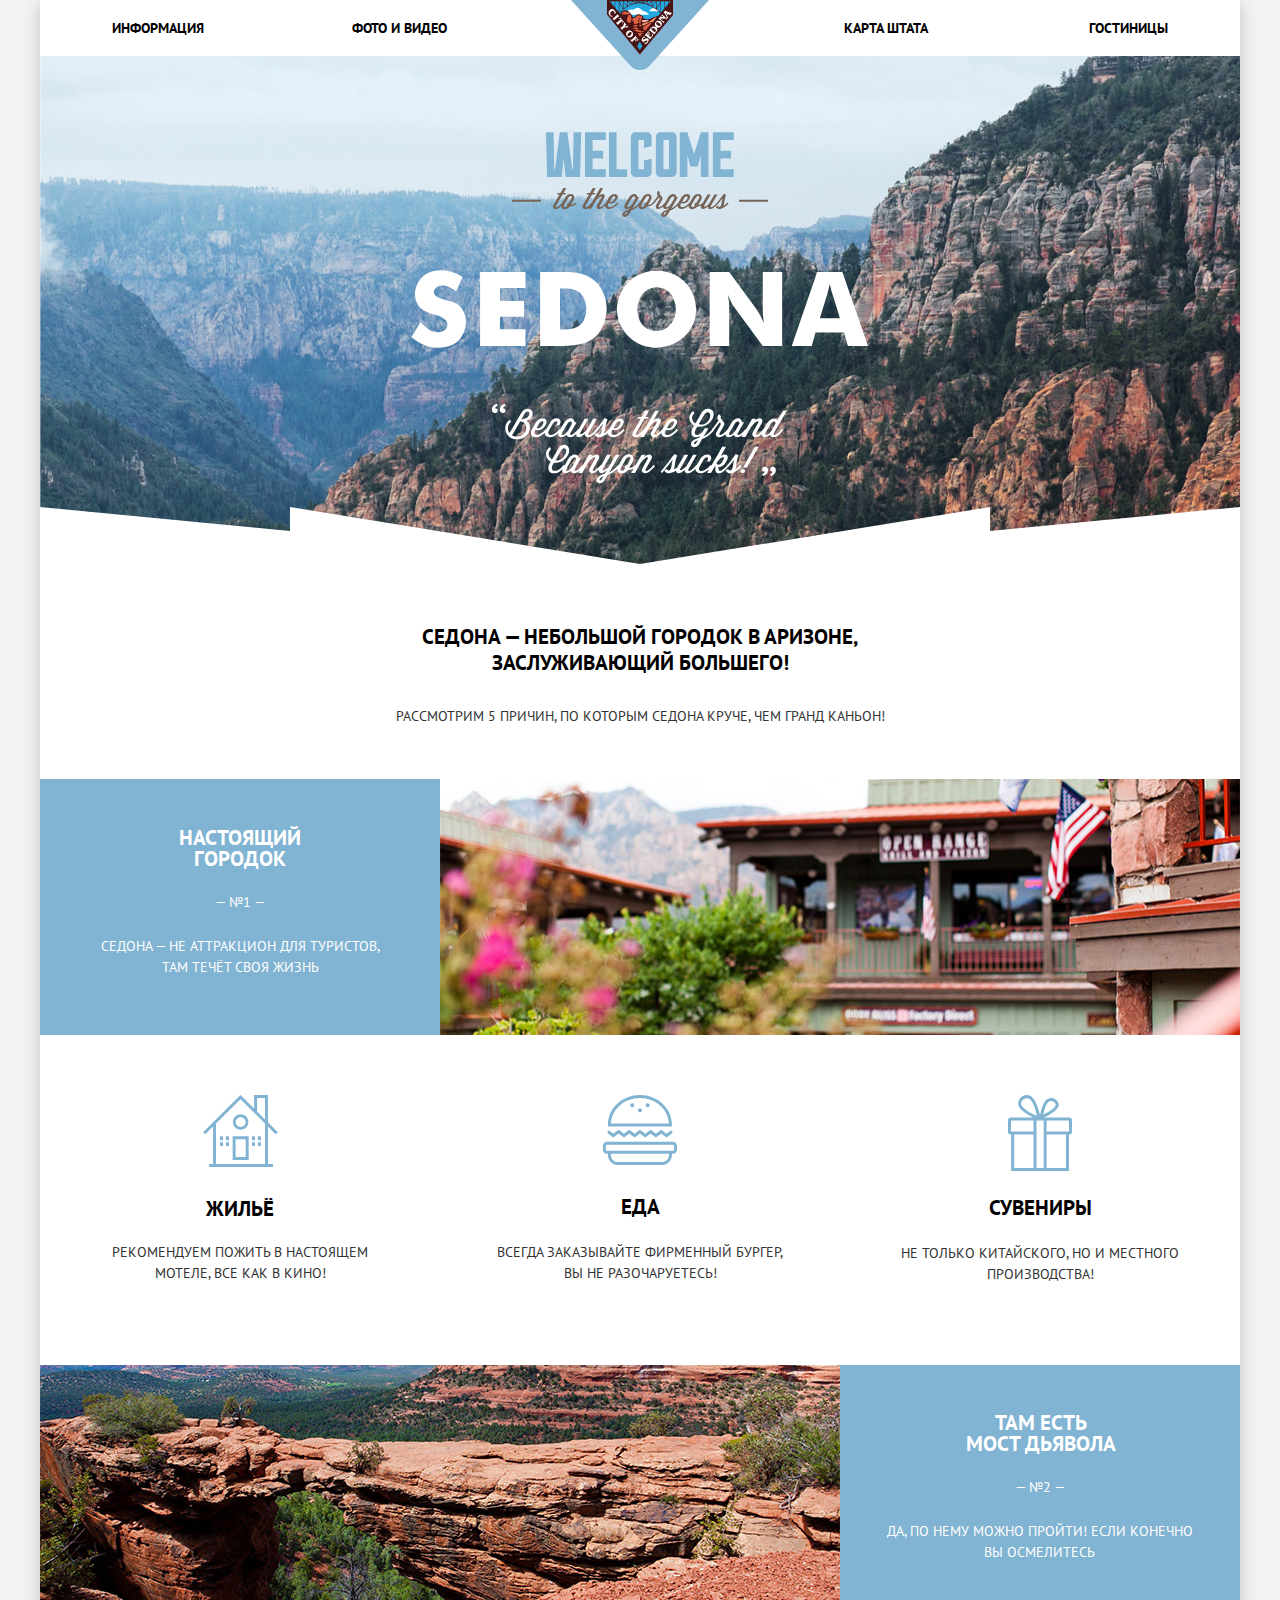
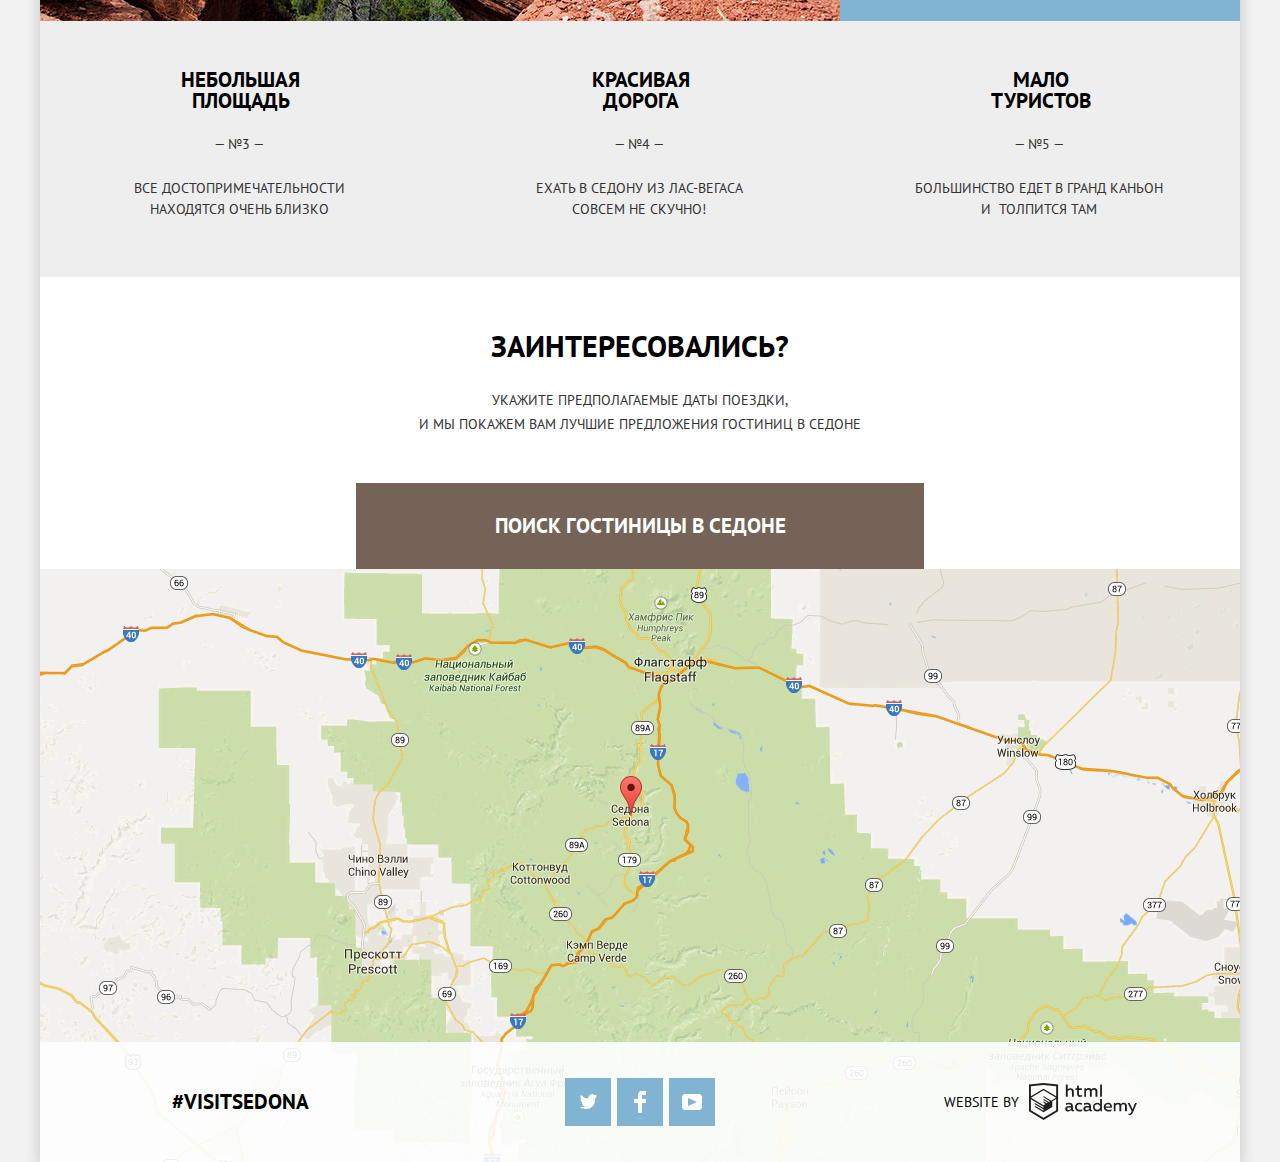
==== index.html @ bca2bac2 "./" ====
<!DOCTYPE html>
<html lang="ru">

<head>
  <meta charset="utf-8">
  <title>Sedona</title>
  <link href="https://fonts.googleapis.com/css?family=PT+Sans:400,700&amp;subset=cyrillic" rel="stylesheet">
  <link href="css/normalize-min.css" rel="stylesheet">
  <link href="css/style.css" rel="stylesheet">
</head>

<body>
  <div class="container">
    <header class="main-header">
      <nav class="main-navigation">
        <a class="main-header-logo">
          <img src="img/logo-sedona.svg" width="138" height="70"
            alt="Логотип городка Седона">
        </a>
        <ul class="site-navigation">
          <li><a href="#">Информация</a></li>
          <li><a href="#">Фото и видео</a></li>
          <li><a href="#">Карта штата</a></li>
          <li><a href="inner.html">Гостиницы</a></li>
        </ul>
      </nav>
    </header>
    <main>
      <div class="logo-s-intro">
        <img class="logo-s" src="img/intro-welcome.svg" width="458" height="352" alt="Welcome to Sedona">
      </div>
      <section class="prone-reasons">
        <p class="visually-hidden"> Причины поехать в Седону </p>
        <div class="intro-container">
          <p class="intro">Седона — небольшой городок в Аризоне, заслуживающий большего!</p>
          <p class="reasons-for">Рассмотрим 5 причин, по которым Седона круче, чем Гранд Каньон!</p>
        </div>
        <div class="reasons-unit">
          <div class="reasons-legend">
            <h3 class="reasons-title reason-1">
              Настоящий городок
            </h3>
            <p class="reasons-text text-1">— №1 —</p>
            <p class="reasons-text text-1">Седона — не аттракцион для туристов, там течёт своя жизнь</p>
          </div>
          <div class="reasons-image">
            <img src="img/cafe.jpg" width="800" height="400" alt="Фото пейзажа Седоны">
          </div>
        </div>
        <ul class="reasons-list">
          <li class="reasons-list-item">
            <svg xmlns="http://www.w3.org/2000/svg" width="75" height="72" viewBox="0 0 75 72"><g fill="#81B3D2"><path d="M29.656 65.033h16V41.21h-16v23.823zm2.937-20.899h10.125V62.11H32.593V44.134z"/><path d="M72.771 39.253l2.076-2.068-9.908-9.865V0H51.127v13.567L37.5 0 .152 37.185l2.077 2.068 7.832-7.795v37.618H6.124V72h63.875v-2.924H64.94V31.458l7.831 7.795zM62.002 69.076H12.999V28.534L37.5 4.149l24.502 24.385v40.542zm0-44.682l-7.938-7.902V2.924h7.938v21.47z"/><path d="M29.906 27.08c0 4.261 3.47 7.713 7.75 7.713 4.279 0 7.75-3.452 7.75-7.713 0-4.259-3.471-7.713-7.75-7.713-4.281 0-7.75 3.454-7.75 7.713zm7.75-4.945c2.744 0 4.969 2.214 4.969 4.945 0 2.732-2.225 4.948-4.969 4.948-2.746 0-4.97-2.216-4.97-4.948 0-2.731 2.225-4.945 4.97-4.945zM17.061 41.21h3v3.919h-3zM22.999 41.21h3v3.919h-3zM17.061 47.182h3v3.919h-3zM22.999 47.182h3v3.919h-3zM48.998 41.21h3v3.919h-3zM54.936 41.21h3v3.919h-3zM48.998 47.182h3v3.919h-3zM54.936 47.182h3v3.919h-3z"/></g></svg>
            <h3 class="reasons-title">
              Жильё
            </h3>
            <p class="reasons-text-list"> Рекомендуем пожить в настоящем мотеле, все как в кино! </p>
          </li>
          <li class="reasons-list-item">
            <svg xmlns="http://www.w3.org/2000/svg" width="74" height="70" viewBox="0 0 74 70">
              <g fill="#81B3D2">
                <path d="M69.854 46.71H4.051c-2.274 0-4.135 1.94-4.135 4.313v3.504c0 2.372 1.861 4.313 4.135 4.313h.93v1.053c0 5.536 4.341 10.065 9.648 10.065h44.646c5.306 0 9.648-4.529 9.648-10.065V58.84h.93c2.274 0 4.135-1.941 4.135-4.313v-3.504c0-2.373-1.86-4.313-4.134-4.313zm-3.848 13.184c0 3.871-3.019 7.021-6.73 7.021H14.629c-3.711 0-6.731-3.15-6.731-7.021v-1.053h58.107v1.053zm5.065-5.367c0 .688-.558 1.271-1.218 1.271H4.051c-.66 0-1.217-.582-1.217-1.271v-3.504c0-.688.558-1.271 1.217-1.271h65.802c.66 0 1.218.582 1.218 1.271v3.504zM15.634 38.406l5.323 4.059 5.326-4.059 5.328 4.059 5.328-4.059 5.328 4.059 5.329-4.059 5.327 4.059 5.33-4.06 5.336 4.059 6.194-4.712-1.72-2.459-4.474 3.403-5.336-4.057-5.33 4.056-5.327-4.057-5.329 4.057-5.328-4.057-5.328 4.057-5.328-4.057-5.325 4.057-5.323-4.057-5.327 4.057-4.467-3.401-1.721 2.457 6.188 4.714zM7.978 31.544H68.855c.041-.619.069-1.241.069-1.87 0-.394-.016-.783-.032-1.173C68.227 12.657 54.186 0 36.952 0 19.719 0 5.677 12.657 5.013 28.501c-.017.39-.032.78-.032 1.173 0 .629.028 1.251.07 1.87h2.927zM36.952 3.043c15.591 0 28.35 11.316 29.021 25.458H7.931c.673-14.142 13.43-25.458 29.021-25.458z"/>
                <ellipse cx="36.952" cy="15.26" rx="1.945" ry="2.03"/>
                <ellipse cx="29.172" cy="10.23" rx="1.946" ry="2.03"/>
                <ellipse cx="44.732" cy="10.23" rx="1.946" ry="2.03"/>
              </g>
            </svg>
            <h3 class="reasons-title">
              Еда
            </h3>
            <p class="reasons-text"> Всегда заказывайте фирменный бургер, вы не разочаруетесь! </p>
          </li>
          <li class="reasons-list-item">
            <svg xmlns="http://www.w3.org/2000/svg" width="64" height="76" viewBox="0 0 64 76">
              <path fill-rule="evenodd" clip-rule="evenodd" fill="#81B3D2" d="M61.097 22.501H36.312C50.125 15.602 51.229 11.25 50.72 8.816c-1.162-3.963-5.692-7.023-10.002-5.407-5.569 2.089-7.137 10.388-8.644 16.387-1.924-6.07-3.784-13.814-8.136-17.737C22.677.921 20.843-.205 18.175.031c-4.026.356-9.802 5.382-7.458 10.981 2.251 5.378 9.687 8.777 14.578 11.489H2.879A2.882 2.882 0 0 0 0 25.37v11.322a2.882 2.882 0 0 0 2.879 2.869h.274V76h57.841V39.561h.103a2.882 2.882 0 0 0 2.88-2.869V25.37a2.882 2.882 0 0 0-2.88-2.869zM42.413 5.944c2.103-.31 4.982 1.299 5.255 3.209.393 2.756-3.4 5.255-5.086 6.421-2.523 1.744-4.928 2.643-7.287 4.055.884-3.69 2.549-13.011 7.118-13.685zm-22.882 9.968c-2.225-1.485-6.544-4.431-6.44-7.771.112-3.595 5.743-6.57 8.814-3.886 3.856 3.371 5.713 11.105 7.119 16.557-3.249-1.539-6.328-2.788-9.493-4.9zm5.972 57.114H6.136V39.561h19.368v33.465zm0-36.502H3.046V25.538h22.457v10.986zm10.157 0v36.503h-7.174V25.538h7.174v10.986zm22.351 36.502H38.644V39.561h19.367v33.465zm2.92-36.502H38.644V25.538h22.287v10.986z"/>
            </svg>
            <h3 class="reasons-title">
              Сувениры
            </h3>
            <p class="reasons-text"> Не только китайского, но и местного производства! </p>
          </li>
        </ul>
        <div class="reasons-unit reason-unit-2">
          <div class="reasons-legend">
            <h3 class="reasons-title reason-2">
              Там есть<br>
              мост дьявола
            </h3>
            <p class="reasons-text text-2">— №2 —</p>
            <p class="reasons-text text-2"> Да, по нему можно пройти! Если конечно вы осмелитесь </p>
          </div>
          <div class="reasons-image">
            <img src="img/bridge.jpg" width="800" height="400" alt="Фото моста дьявола">
          </div>
        </div>
        <div class="reasons-unit-2">
          <div class="reasons-block">
            <h3 class="reasons-title">
            Небольшая площадь
            </h3>
            <p class="reasons-text">— №3 —</p>
            <p class="reasons-text"> Все достопримечательности находятся очень близко </p>
          </div>
          <div class="reasons-block">
            <h3 class="reasons-title">
              Красивая дорога
            </h3>
            <p class="reasons-text">— №4 —</p>
            <p class="reasons-text"> Ехать в Седону из Лас-Вегаса совсем не скучно! </p>
          </div>
          <div class="reasons-block">
            <h3 class="reasons-title">
              Мало туристов
            </h3>
            <p class="reasons-text">— №5 —</p>
            <p class="reasons-text"> Большинство едет в Гранд Каньон и&nbsp; толпится там </p>
          </div>
        </div>
      </section>
      <section class="search-title">
        <div class="search-container">
          <div class="search-wrapper">
            <h2 class="search-title-vacation">
              Заинтересовались?
            </h2>
            <p class="search-title-text"> Укажите предполагаемые даты поездки,<br> и мы покажем вам лучшие предложения гостиниц в Седоне
            </p>
          </div>
          <button class="search-for-hotel" type="button">
            Поиск гостиницы в Седоне
          </button>
        </div>
        <form class="search-form" action="https://echo.htmlacademy.ru" method="post">
          <p class="search-item">
            <label for="arrival">Дата заезда:</label>
            <input class="search-item-text" type="text" name="date-of-arrival" id="arrival" placeholder="24 апреля 2017">
            <button type="button" class="search-calendar" aria-label="Календарь">
              <svg xmlns="http://www.w3.org/2000/svg" width="21" height="22" viewBox="0 0 21 22">
                <path d="M19.251 2.025h-2.845V.648c0-.381-.294-.689-.656-.689-.363 0-.656.308-.656.689v1.377h-3.938V.648c0-.381-.294-.689-.655-.689-.363 0-.657.308-.657.689v1.377H5.906V.648c0-.381-.294-.689-.656-.689-.363 0-.657.308-.657.689v1.377H1.75C.784 2.025 0 2.847 0 3.862v16.302C0 21.179.784 22 1.75 22h17.501c.966 0 1.749-.821 1.749-1.836V3.862c0-1.015-.783-1.837-1.749-1.837zm.437 18.139a.448.448 0 0 1-.437.459H1.75a.45.45 0 0 1-.438-.459V3.862a.45.45 0 0 1 .438-.459h2.844v1.378c0 .381.294.689.657.689.362 0 .656-.308.656-.689V3.403h3.938v1.378c0 .381.294.689.657.689.361 0 .655-.308.655-.689V3.403h3.938v1.378c0 .381.293.689.656.689.362 0 .656-.308.656-.689V3.403h2.845c.241 0 .437.206.437.459v16.302z"/>
                <path d="M4.594 8.225h2.625v2.066H4.594zM4.594 11.668h2.625v2.067H4.594zM4.594 15.112h2.625v2.066H4.594zM9.188 15.112h2.625v2.066H9.188zM9.188 11.668h2.625v2.067H9.188zM9.188 8.225h2.625v2.066H9.188zM13.781 15.112h2.625v2.066h-2.625zM13.781 11.668h2.625v2.067h-2.625zM13.781 8.225h2.625v2.066h-2.625z"/>
              </svg>
            </button>
          </p>
          <p class="search-item">
            <label for="departure">Дата выезда:</label>
            <input class="search-item-text" type="text" name="date-of-departure" id="departure" placeholder="4 июля 2017">
            <button type="button" class="search-calendar" aria-label="Календарь">
              <svg xmlns="http://www.w3.org/2000/svg" width="21" height="22" viewBox="0 0 21 22">
                <path d="M19.251 2.025h-2.845V.648c0-.381-.294-.689-.656-.689-.363 0-.656.308-.656.689v1.377h-3.938V.648c0-.381-.294-.689-.655-.689-.363 0-.657.308-.657.689v1.377H5.906V.648c0-.381-.294-.689-.656-.689-.363 0-.657.308-.657.689v1.377H1.75C.784 2.025 0 2.847 0 3.862v16.302C0 21.179.784 22 1.75 22h17.501c.966 0 1.749-.821 1.749-1.836V3.862c0-1.015-.783-1.837-1.749-1.837zm.437 18.139a.448.448 0 0 1-.437.459H1.75a.45.45 0 0 1-.438-.459V3.862a.45.45 0 0 1 .438-.459h2.844v1.378c0 .381.294.689.657.689.362 0 .656-.308.656-.689V3.403h3.938v1.378c0 .381.294.689.657.689.361 0 .655-.308.655-.689V3.403h3.938v1.378c0 .381.293.689.656.689.362 0 .656-.308.656-.689V3.403h2.845c.241 0 .437.206.437.459v16.302z"/>
                <path d="M4.594 8.225h2.625v2.066H4.594zM4.594 11.668h2.625v2.067H4.594zM4.594 15.112h2.625v2.066H4.594zM9.188 15.112h2.625v2.066H9.188zM9.188 11.668h2.625v2.067H9.188zM9.188 8.225h2.625v2.066H9.188zM13.781 15.112h2.625v2.066h-2.625zM13.781 11.668h2.625v2.067h-2.625zM13.781 8.225h2.625v2.066h-2.625z"/>
              </svg>
            </button>
          </p>
          <p class="search-item">
            <label for="adults">Взрослые:</label>
            <button class="minus m-adults" type="button" aria-label="Уменьшить">-</button>
            <input class="search-item-text" type="text" name="adults" id="adults" placeholder="2">
            <button class="plus p-adults" type="button" aria-label="Увеличить">+</button>
            <label for="kids">Дети:</label>
            <button class="minus m-kids" type="button" aria-label="Уменьшить">-</button>
            <input class="search-item-text" type="text" name="children" id="kids" placeholder="0">
            <button class="plus p-kids" type="button" aria-label="Увеличить">+</button>
          </p>
          <button class="find-results" type="submit">Найти</button>
        </form>
        <div class="map">
          <img src="img/mapp.png" width="1280" height="748" alt="Местоположение Седоны на карте">
          <div class="map-interactive">
            <iframe src="https://www.google.com/maps/embed?pb=!1m18!1m12!1m3!1d850342.983203169!2d-112.33919117556299!3d34.93503425323034!2m3!1f0!2f0!3f0!3m2!1i1024!2i768!4f13.1!3m3!1m2!1s0x872da132f942b00d%3A0x5548c523fa6c8efd!2z0KHQtdC00L7QvdCwLCDQkNGA0LjQt9C-0L3QsCA4NjMzNiwg0KHQqNCQ!5e0!3m2!1sru!2sru!4v1536217643393" width="1200" height="594"  allowfullscreen></iframe>
          </div>
        </div>
      </section>
    </main>
    <footer class="main-footer main-footer-index">
      <p class="hashtag"> #VisitSedona </p>
      <div class="footer-social">
        <ul>
          <li>
            <a class="social-button" href="#">
              <span class="visually-hidden">Вконтакте</span>
              <svg xmlns="http://www.w3.org/2000/svg" xmlns:xlink="http://www.w3.org/1999/xlink" width="17" height="15" viewBox="0 0 17 15"><path fill="#FFF" d="M10.95.144c1.685-.496 2.984.27 3.577 1.179.673-.231 1.331-.481 2.011-.708a2.345 2.345 0 0 1-.857 1.768c.685.17 1.304-.491 1.304-.491-.169 1-1.006 1.788-1.563 2.024-.231 6.75-3.175 11.217-10.077 11.082h-.446c-.41 0-4.164-.46-4.898-1.887 2.271.196 3.893-.422 4.693-1.177-.96-.3-2.679-.477-2.979-2.95.349.106.564.228 1.19.119C1.705 8.247.374 7.53.448 5.33c.285.328 1.067.536 1.34.472C1.085 5.561-.182 2.442.894.85c1.818 1.854 3.735 3.606 7.152 3.773C8.254 2.33 9.183.793 10.95.144z"/></svg>
            </a>
          </li>
          <li>
            <a class="social-button" href="#">
              <span class="visually-hidden">Фейсбук</span>
              <svg xmlns="http://www.w3.org/2000/svg" width="12" height="22" viewBox="0 0 12 22"><path fill="#FFF" d="M12 4V0H8a4 4 0 0 0-4 4v4H0v4h4v10h4V12h4V8H8V4h4z"/></svg>
            </a>
          </li>
          <li>
            <a class="social-button" href="#">
              <span class="visually-hidden">Инстаграм</span>
              <svg xmlns="http://www.w3.org/2000/svg" xmlns:xlink="http://www.w3.org/1999/xlink" width="20" height="16" viewBox="0 0 20 16"><path fill="#FFF" d="M17 0H3C1.35 0 0 1.35 0 3v10c0 1.65 1.35 3 3 3h14c1.65 0 3-1.35 3-3V3c0-1.65-1.35-3-3-3zM6.027 11.998V4.002L15.014 8l-8.987 3.998z"/></svg>
            </a>
          </li>
        </ul>
      </div>
      <p class="footer-copyright">
        <b>Website by</b>
        <a class="logo-a" href="https://htmlacademy.ru/intensive/htmlcss">
          <svg id="Layer_1" data-name="Layer 1" xmlns="http://www.w3.org/2000/svg" width="108" height="37" viewBox="0 0 108.08 36.85"><title>HTML Академия логотип</title><path d="M44.61,26.88a2,2,0,0,0,.55-0.1v1.33a3.25,3.25,0,0,1-1.18.21,1.67,1.67,0,0,1-1.67-1,4.84,4.84,0,0,1-3.14,1.08c-1.51,0-2.91-.83-2.91-2.55,0-2.13,2-2.79,3.71-2.79a11.08,11.08,0,0,1,2.17.25v-0.3c0-1-.76-1.77-2.19-1.77a7.42,7.42,0,0,0-3,.64v-1.7a10.21,10.21,0,0,1,3.19-.55c2.36,0,3.81,1.12,3.81,3.65v3a0.54,0.54,0,0,0,.49.59h0.17Zm-6.44-1.13A1.35,1.35,0,0,0,39.63,27h0.11a3.39,3.39,0,0,0,2.41-1V24.58a9.72,9.72,0,0,0-1.81-.21c-1,0-2.16.33-2.16,1.38h0Zm12.36-6.11a5,5,0,0,1,2.57.64V22a4.08,4.08,0,0,0-2.3-.7,2.75,2.75,0,1,0,0,5.49,5,5,0,0,0,2.43-.64v1.71a6.27,6.27,0,0,1-2.76.57A4.21,4.21,0,0,1,46,24.51q0-.21,0-0.41a4.32,4.32,0,0,1,4.18-4.46h0.38Zm12.17,7.24a2,2,0,0,0,.55-0.1v1.33a3.25,3.25,0,0,1-1.18.21,1.67,1.67,0,0,1-1.67-1,4.84,4.84,0,0,1-3.14,1.08c-1.51,0-2.91-.83-2.91-2.55,0-2.13,2-2.79,3.71-2.79a11.08,11.08,0,0,1,2.17.25v-0.3c0-1-.76-1.77-2.19-1.77a7.42,7.42,0,0,0-3,.64v-1.7a10.21,10.21,0,0,1,3.19-.55c2.36,0,3.81,1.12,3.81,3.65v3a0.54,0.54,0,0,0,.49.59h0.17Zm-6.44-1.13A1.35,1.35,0,0,0,57.73,27h0.11a3.39,3.39,0,0,0,2.41-1V24.58a9.72,9.72,0,0,0-1.81-.21c-1.06,0-2.16.33-2.16,1.38h0ZM73,16V28.2H71.35V26.88a3.88,3.88,0,0,1-3.19,1.54,4.4,4.4,0,0,1,0-8.78,3.81,3.81,0,0,1,3,1.3V16H73Zm-4.53,5.22a2.76,2.76,0,1,0,0,5.52A2.86,2.86,0,0,0,71.15,25V23A2.91,2.91,0,0,0,68.49,21.27ZM79,19.64c3.31,0,4.46,2.68,3.92,5.09H76.7c0.21,1.5,1.67,2.11,3.19,2.11a6.11,6.11,0,0,0,2.64-.59v1.6a7.14,7.14,0,0,1-3,.57C77,28.42,74.78,27,74.78,24a4.18,4.18,0,0,1,4-4.39H79Zm0.09,1.54a2.28,2.28,0,0,0-2.44,2.1v0.06H81.3A2,2,0,0,0,79.13,21.18Zm5.73,7V19.87h1.65v1a3.81,3.81,0,0,1,2.78-1.27A2.86,2.86,0,0,1,91.89,21a4.12,4.12,0,0,1,2.91-1.33A3.06,3.06,0,0,1,98,23V28.2h-1.9V23.05a1.59,1.59,0,0,0-1.42-1.75H94.42a2.8,2.8,0,0,0-2.07,1.12V28.2h-1.9V23.05A1.59,1.59,0,0,0,89,21.31H88.8a3,3,0,0,0-2.21,1.29v5.63H84.86Zm21.31-8.33h1.9l-3.91,9.46c-0.9,2.17-2.09,2.86-3.35,2.86a4.76,4.76,0,0,1-1.1-.14V30.46a2.86,2.86,0,0,0,.85.12c0.9,0,1.58-.64,2.07-1.9l0.17-.42-4-8.4h2l2.86,6.29ZM38.73,1.46V6.22a3.81,3.81,0,0,1,2.7-1.14,3.25,3.25,0,0,1,3.44,3.4v5.15H43V8.72a1.81,1.81,0,0,0-1.61-2h-0.3a2.93,2.93,0,0,0-2.32,1.39v5.52h-1.9V1.46h1.9ZM49.94,2.31v3h3V6.91h-3v3.81c0,1.1.5,1.46,1.58,1.46a4.49,4.49,0,0,0,1.69-.33v1.6A6.8,6.8,0,0,1,51,13.8a2.55,2.55,0,0,1-2.86-2.74V6.89H46.58V5.26h1.5V2.74Zm5.4,11.31V5.28H57v1A3.81,3.81,0,0,1,59.77,5a2.86,2.86,0,0,1,2.6,1.33A4.12,4.12,0,0,1,65.28,5,3.06,3.06,0,0,1,68.44,8.4v5.21h-1.9V8.46a1.59,1.59,0,0,0-1.42-1.75H64.89a2.8,2.8,0,0,0-2.07,1.12v5.78h-1.9V8.46A1.59,1.59,0,0,0,59.5,6.71H59.27A3,3,0,0,0,57.06,8v5.63H55.34ZM71.17,1.45H73V13.6H71.17V1.45ZM14.71,0H14.55L0,1.54V28.21l14.55,8.66,14.55-8.66V1.54Zm12.5,27.1L14.55,34.64,1.9,27.12V16.18l12.59,7.5V25L5.86,19.9v1.31l8.68,5.21v1.39L5.87,22.65V24l8.68,5.21,8.75-5.24V18.31L27.2,16V27.12Zm0-12.53-3.48,2-1.6,1L14.51,13v1.31L21,18.23H21l-0.14.09-1,.54-5.37-3.2V17l4.24,2.52-1,.67-3.2-1.9v1.31l2.1,1.24L14.5,22.1,2,14.65,14.51,7.11Zm0-1.32L14.49,5.76,1.91,13.25v-10L14.56,1.92,27.21,3.25v10h0Z" transform="translate(0 -0.02)" fill="#231f20"/></svg>
        </a>
      </p>
    </footer>
  </div>
  <script src="js/form-min.js"></script>
</body>

</html>
---- css/style.css ----
body {
  margin: 0;
  padding: 0;
  font-family: "PT Sans", Arial, sans-serif;
  font-size: 14px;
  line-height: 21px;
  font-weight: 400;
  color: #333333;
  text-transform: uppercase;
  background-color: #f2f2f2;
  min-width: 1200px;
}

a {
  text-decoration: none;
}

.visually-hidden {
  display: none;
}

.container {
  width: 1200px;
  margin: 0 auto;
  position: relative;
  box-shadow: 0 5px 15px 0 rgba(0, 1, 1, 0.2);
}

.main-navigation {
  font-size: 14px;
  line-height: 26px;
  font-weight: 700;
  color: #000000;
  background-color: #ffffff;
  position: relative;
}

.main-header-logo {
  width: 138px;
  height: 70px;
  position: absolute;
  z-index: 6;
  top: 0;
  left: 50%;
  transform: translateX(-50%);
}

.site-navigation {
  list-style: none;
  margin: 0;
  padding: 0;
  padding-top: 13px;
  padding-bottom: 15px;
  display: flex;
  flex-wrap: wrap;
  line-height: 26px;
}

.site-navigation li {
  width: 240px;
  box-sizing: border-box;
}

.site-navigation li:first-child {
  margin-left: 72px;
  text-align: left;
}

.site-navigation li:nth-child(2) {
  text-align: left;
}

.site-navigation li:nth-child(3) {
  text-align: right;
  margin-left: auto;
}

.site-navigation li:last-child {
  margin-right: 72px;
  text-align: right;
}

.site-navigation a {
  vertical-align: middle;
  color: #000000;
}

.site-navigation a:hover, .site-navigation a:focus {
  color: #81b3d2;
}

.site-navigation a:active {
  color: rgba(0, 0, 0, 0.3);
}

.site-navigation-current a {
  color: #766357;
}

.logo-s-intro {
  position: relative;
  padding-top: 76px;
  background-color: #9e7f76;
  background-image: url("../img/maun.jpg");
  background-position: 100% 28%;
  background-repeat: no-repeat;
}

.logo-s-intro::after {
  content: "";
  position: absolute;
  width: 100%;
  height: 57px;
  z-index: 5;
  background-image: url("../img/intro-mask.svg");
  background-position: 100% 100%;
  background-repeat: no-repeat;
  bottom: 0;
}

.logo-s {
  width: 458px;
  height: 352px;
  display: block;
  margin: 0 auto;
  padding-bottom: 80px;
}

.intro-container {
  background-color: #ffffff;
  padding: 50px 298px;
}

.intro {
  font-size: 21px;
  line-height: 26px;
  font-weight: 700;
  color: #000000;
  text-align: center;
  margin: 0;
  margin-top: 10px;
  margin-bottom: 27px;
}

.reasons-for {
  font-size: 14px;
  line-height: 26px;
  color: #333333;
  text-align: center;
  margin: 0;
}

.reasons-unit {
  display: flex;
  min-height: 256px;
  color: #ffffff;
  background-color: #81b3d2;
  text-align: center;
}

.reason-unit-2 {
  flex-direction: row-reverse;
}

.reasons-legend {
  width: 400px;
  background-color: #81b3d2;
}

.reasons-legend h3 {
  font-size: 21px;
  line-height: 21px;
  font-weight: 700;
  color: #ffffff;
}

.reason-1 {
  width: 142px;
  margin: 0;
  padding: 0 129px;
  padding-top: 48px;
}

.text-1 {
  width: 284px;
  margin: 0;
  margin-top: 23px;
  padding: 0 58px;
}

.reasons-image {
  width: 800px;
  overflow: hidden;
  position: relative;
}

.reasons-image img {
  position: absolute;
  top: 53%;
  left: 0;
  transform: translateY(-53%);
}

.reasons-list {
  display: flex;
  flex-wrap: wrap;
  margin: 0;
  padding: 0;
  background-color: #ffffff;
  text-align: center;
  list-style: none;
}

.reasons-list-item {
  width: 400px;
  padding: 0 47px;
  padding-top: 60px;
  padding-bottom: 66px;
  box-sizing: border-box;
}

.reasons-list-item h3 {
  font-size: 21px;
  line-height: 21px;
  font-weight: 700;
  color: #000000;
  text-align: center;
  margin: 25px 0;
}

.reasons-list-item:nth-child(1) h3 {
  margin-bottom: 23px;
}

.reasons-list-item:nth-child(3) h3 {
  margin-top: 20px;
}

.reason-2 {
  width: 157px;
  margin: 0;
  padding: 0 122px;
  padding-top: 47px;
}

.text-2 {
  width: 313px;
  margin: 0;
  margin-top: 23px;
  padding: 0 43px;
}

.reasons-unit-2 {
  display: flex;
  flex-wrap:wrap;
  background-color: #eeeeee;
  text-align: center;
}

.reasons-block {
  width: 400px;
  padding-top: 48px;
  padding-bottom: 57px;
}

.reasons-block h3 {
  font-size: 21px;
  line-height: 21px;
  font-weight: 700;
  color: #000000;
  width: 125px;
  margin: 0;
  padding: 0 138px;
}

.reasons-block p {
  width: 262px;
  margin: 0;
  margin-top: 23px;
  padding: 0 68px;
}

.search-title {
  background-color: #ffffff;
  text-align: center;
  position: relative;
}

.search-container {
  padding-top: 51px;
}

.search-wrapper {
  width: 636px;
  margin: 0 auto;
}

.search-title-vacation {
  font-size: 30px;
  line-height: 36px;
  font-weight: 700;
  color: #000000;
  text-align: center;
  margin: 0;
  margin-bottom: 24px;
}

.search-title-text {
  font-size: 14px;
  line-height: 24px;
  color: #333333;
  text-align: center;
  margin: 0;
  margin-bottom: 47px;
}

.search-for-hotel {
  width: 568px;
  font-family: inherit;
  font-size: 21px;
  line-height: 26px;
  font-weight: 700;
  color: #ffffff;
  text-align: center;
  vertical-align: middle;
  border: none;
  text-transform: uppercase;
  background-color: #766357;
  margin: 0 316px;
  min-height: 86px;
  padding: 0;
}

.search-for-hotel:hover, .search-for-hotel:focus {
  background-color: #604e43;
}

.search-for-hotel:active {
  color: rgba(255, 255, 255, 0.3);
  background-color: #503e33;
}

.search-form {
  width: 568px;
  display: flex;
  flex-wrap: wrap;
  background-color: #ffffff;
  min-height: 395px;
  position: absolute;
  left: 50%;
  transform: translateX(-50%);
  z-index: 12;
}

.search-item {
  font-size: 14px;
  line-height: 26px;
  font-weight: 700;
  color: #000000;
  background-color: #ffffff;
  display: flex;
  width: 458px;
  box-sizing: border-box;
  margin: 15px 56px;
}

.search-item:first-child {
  margin-top: 0;
  padding-top: 56px;
  text-align: left;
}

.search-item:nth-child(2) {
  text-align: left;
}

.search-item:nth-child(3) {
  margin-bottom: 0;
}

.search-item label {
  padding-top: 5px;
  width: 112px;
}

.search-item-text {
  font: inherit;
  color: #000000;
  background-color: #f2f2f2;
  border: none;
  text-transform: uppercase;
  line-height: 26px;
  min-height: 38px;
  box-sizing: border-box;
  width: 308px;
  padding: 5px 0;
  padding-left: 13px;
}

.search-item:nth-child(3) input {
  width: 38px;
  padding: 6px 0;
  margin: 0;
  text-align: center;
}

.search-item:nth-child(3) label {
  padding-top: 7px;
  width: 65px;
  text-align: left;
}

.search-item-text::placeholder {
  color: #000000;
}

.search-item-text:hover {
  background-color: #ebebeb;
}

.search-item-text:focus {
  outline: none;
  height: 36px;
  padding: 4px 0;
  padding-left: 11px;
  background-color: transparent;
  border: 2px solid #e5e5e5;
}

.search-item:nth-child(3) input:focus {
  height: 38px;
}

.search-calendar {
  background-color: #f2f2f2;
  border: none;
  width: 36px;
  padding: 0;
  padding-top: 2px;
  padding-left: 4px;
}

.search-calendar svg {
  fill: #a9a9a9;
}

.search-calendar svg:hover, .search-calendar svg:focus {
  fill: #000000;
}

.search-calendar svg:active {
  fill: #81b3d2;
}

.minus, .plus {
  font: inherit;
  background-color: #f2f2f2;
  border: none;
  display: block;
  position: relative;
  width: 38px;
  height: 38px;
  font-size: 0;
  padding: 0 19px;
  margin: 0;
}

.m-adults::after {
  content: "";
  position: absolute;
  width: 12px;
  height: 3px;
  background-color: #a9a9a9;
  top: 50%;
  left: 50%;
  transform: translate(-50%, -50%);
}

.m-kids::after {
  content: "";
  position: absolute;
  width: 12px;
  height: 3px;
  background-color: #a9a9a9;
  top: 50%;
  left: 50%;
  transform: translate(-50%, -50%);
}

.p-adults::after, .p-adults::before {
  content: "";
  position: absolute;
  width: 12px;
  height: 3px;
  background-color: #a9a9a9;
  top: 50%;
  left: 50%;
  transform: translate(-50%, -50%);
}

.p-kids::after, .p-kids::before {
  content: "";
  position: absolute;
  width: 12px;
  height: 3px;
  background-color: #a9a9a9;
  top: 50%;
  left: 50%;
  transform: translate(-50%, -50%);
}

.p-kids::after {
  transform: translate(-50%, -50%) rotate(90deg);
}

.p-adults::after {
  transform: translate(-50%, -50%) rotate(90deg);
}

.m-adults:hover::after, .m-adults:focus::after, .m-kids:hover::after, .m-kids:focus::after, .p-adults:hover::after, .p-adults:hover::before, .p-adults:focus::after, .p-adults:focus::before, .p-kids:hover::after, .p-kids:hover::before, .p-kids:focus::after, .p-kids:focus::before {
  background-color: #000000;
}

.m-adults:active::after, .m-kids:active::after, .p-adults:active::after, .p-adults:active::before, .p-kids:active::after, .p-kids:active::before {
  background-color: #81b3d2;
}

.m-adults {
  margin-left: 46px;
}

.p-adults {
  margin-right: 53px;
}

.find-results {
  font-family: inherit;
  font-size: 21px;
  line-height: 26px;
  font-weight: 700;
  color: #ffffff;
  background-color: #81b3d2;
  text-align: center;
  vertical-align: middle;
  text-transform: uppercase;
  border: none;
  width: 458px;
  margin: 55px;
  min-height: 58px;
  padding: 0;
}

.find-results:hover, .find-results:focus {
  background-color: #669ec0;
}

.find-results:active {
  color: rgba(255, 255, 255, 0.3);
  background-color: #5496bd;
}

.map {
  height: 593px;
  overflow: hidden;
  position: relative;
}

.map img {
  position: absolute;
  bottom: 0;
  left: 50%;
  transform: translateX(-50%);
}

.map-interactive {
  position: absolute;
  left: 50%;
  bottom:0;
  transform: translateX(-50%);
  z-index: 10;
  width: 1200px;
  height: 593px;
}
.map-interactive iframe {
  border: none;
}

.main-footer {
  display: flex;
  flex-wrap: wrap;
  width: 100%;
  padding: 36px 0;
  text-align: center;
  background: rgba(254, 254, 254, 0.9);
}

.main-footer-index {
  position: absolute;
  z-index: 10;
  bottom: 0;
}

.hashtag {
  font-size: 21px;
  line-height: 26px;
  font-weight: 700;
  color: #000000;
  width: 400px;
  margin: 0;
  align-self: center;
}

.footer-social {
  width: 400px;
  margin: 0;
  align-self: center;
}

.footer-social ul {
  display: flex;
  width: 150px;
  flex-wrap: wrap;
  justify-content: space-between;
  margin: auto;
  padding: 0;
  list-style: none;
}

.social-button {
  display: flex;
  align-items: center;
  justify-content: center;
  width: 46px;
  height: 48px;
  background-color: #81b3d2;
}

.social-button:hover, .social-button:focus {
  background-color: #669ec0;
}

.social-button:active {
  background-color: #5496bd;
}

.social-button:active path {
  fill: rgba(255, 255, 255, 0.3);
}

.footer-copyright {
  width: 400px;
  margin: 0;
  display: flex;
  justify-content: center;
  align-self: center;
}

.footer-copyright b {
  font-size: 14px;
  line-height: 26px;
  font-weight: 400;
  color: #000000;
  align-self: center;
}

.footer-copyright a {
  align-self: center;
  padding-top: 5px;
  margin-left: 10px;
}

.logo-a:hover path, .logo-a:focus path {
  fill: #81b3d2;
}

.logo-a:active path {
  fill: #bdbbbc;
}

.filter {
  background-color: #3c7199;
  background-image: url("../img/blurr.jpg");
  background-position: 50% 50%;
  background-repeat: no-repeat;
}

.filter-search fieldset {
  border: none;
  margin: 0;
}

.filter-title {
  font-size: 16px;
  line-height: 21px;
  font-weight: 700;
  color: #ffffff;
}

.type-of-housing {
  padding: 0;
  margin: 0;
  margin-left: 15px;
}

.filter-search ul {
  font-size: 14px;
  line-height: 21px;
  color: #ffffff;
  list-style: none;
}

.checkbox-filter {
  position: relative;
  padding-left: 40px;
}

.checkbox-filter::before {
  content: "";
  position: absolute;
  top: 50%;
  left: 0;
  transform: translateY(-50%);
  width: 23px;
  height: 23px;
  background-image: url("../img/checkbox-off.svg");
  background-repeat: no-repeat;
}

.checkbox-filter-form:checked+.checkbox-filter::before {
  width: 27px;
  background-image: url("../img/checkbox-on.svg");
}

.checkbox-filter-form:disabled+.checkbox-filter::before{
  width: 23px;
  background-image: url("../img/checkbox-disabled-off.svg");
}
.checkbox-filter-form:checked:disabled+.checkbox-filter::before {
  width: 27px;
  background-image: url("../img/checkbox-disabled-on.svg");
}

.description-unit p {
  font-size: 14px;
  line-height: 21px;
  font-weight: 400;
  color: #333333;
  margin: 0;
  margin-bottom: 14px;
}

.description-unit a {
  font-size: 14px;
  line-height: 21px;
  font-weight: 700;
  color: #ffffff;
  background-color: #81b3d2;
  text-align: center;
  vertical-align: middle;
  display: block;
  width: 100%;
  padding: 3px 0;
}

.description-unit a:hover, .description-unit a:focus {
  background-color: #669ec0;
}

.description-unit a:active {
  color: rgba(255, 255, 255, 0.3);
  background-color: #5496bd;
}

.description-unit-2 p {
  font-size: 14px;
  line-height: 21px;
  font-weight: 400;
  color: #333333;
  margin: 0;
  margin-bottom: 14px;
}

.description-unit-2 a {
  font-size: 14px;
  line-height: 21px;
  font-weight: 700;
  color: #ffffff;
  background-color: #766357;
  text-align: center;
  vertical-align: middle;
  display: block;
  width: 100%;
  padding: 3px 0;
}

.rating-star p {
  margin-top: 30px;
  margin-bottom: 42px;
  text-align: right;
}

.unit-item-1 .star:nth-child(1) {
  padding-right: 2px;
}

.unit-item-1 .star:nth-child(2) {
  padding-right: 4px;
}

.unit-item-2 .star:nth-child(1) {
  padding-right: 3px;
}

.description-unit-2 a:hover, .description-unit-2 a:focus {
  background-color: #604e43;
}

.description-unit-2 a:active {
  color: rgba(255, 255, 255, 0.3);
  background-color: #503e33;
}

.rating-number {
  font-size: 14px;
  line-height: 21px;
  color: #666666;
  background-color: #f2f2f2;
  display: block;
  box-sizing: border-box;
  width: 110px;
  margin: 0;
  margin-left: 130px;
  padding: 3px 0;
  text-align: center;
}

.filter-interval {
  font-size: 0;
  font-weight: 400;
  color: #ffffff;
  position: relative;
  width: 315px;
  margin: 0;
  margin-bottom: 20px;
  margin-left: 10px;
  padding: 5px 0;
  border: 2px solid #ffffff;
  border-radius: 2px;
}

.filter-interval::after {
  content: "";
  position: absolute;
  width: 2px;
  height: 22px;
  background: #ffffff;
  top: 50%;
  left: 50%;
  transform: translate(-50%, -50%);
}

.filter-range {
  width: 318px;
  position: relative;
  margin-bottom: 32px;
}

.filter-range .filter-range-scale {
  width: 100%;
  margin-left: 11px;
  height: 2px;
  background-color: rgba(255, 255, 255, 0.3);
}

.filter-range .filter-range-bar {
  width: 80%;
  height: 2px;
  background: #ffffff;
}

.filter-range-handle {
  position: absolute;
  top: -10px;
  left: 3px;
}

.max {
  left: 81%;
}

.filter-interval label {
  display: inline-block;
  font-size: 14px;
  vertical-align: top;
  width: 90px;
}

.from {
  padding-left: 65px;
}

.to {
  padding-left: 57px;
}

.filter-interval input[type="text"] {
  font: inherit;
  border: none;
  color: #ffffff;
  background-color: transparent;
  width: 50px;
  margin: 0;
}

.filter-range-handle {
  background-color: transparent;
  border: none;
}

.filter-range-handle:hover svg, .filter-range-handle:focus svg {
  width: 22px;
  height: 24px;
}

.show-results {
  font-size: 14px;
  line-height: 21px;
  font-weight: 400;
  text-transform: uppercase;
  color: #ffffff;
  background-color: transparent;
  border: 2px solid #ffffff;
  border-radius: 2px;
  text-align: center;
  vertical-align: middle;
  display: block;
  width: 137px;
  margin: 0 auto;
  padding: 6px 0;
}

.show-results:hover, .show-results:focus {
  color: #000000;
  background: #ffffff;
}

.content {
  background-color: #fefefe;
}

.hotels-name a {
  font-size: 21px;
  line-height: 26px;
  font-weight: 700;
  color: #000000;
}

.hotels-name a:hover, .hotels-name a:focus {
  color: #81b3d2;
}

.hotels-name a:active {
  color: rgba(0, 0, 0, 0.3);
}

.search-results {
  font-size: 21px;
  line-height: 26px;
  font-weight: 700;
  color: #000000;
  background-color: #fefefe;
}

.sorting {
  font-size: 12px;
  line-height: 18px;
  color: #000000;
  background-color: #fefefe;
}

.sorting-list a {
  font-size: 12px;
  line-height: 18px;
  font-weight: 400;
  color: rgba(0, 0, 0, 0.3);
  border-bottom: 1px dotted #81b3d2;
}

.sorting-list li:nth-child(2) {
  margin-right: 35px;
}

.sorting-list a:hover, .sorting-list a:focus {
  color: #81b3d2;
}

.sorting-list a:active {
  color: #000000;
}

.sorting-list-current a {
  color: #81b3d2;
  border-bottom: none;
  padding-left: 32px;
  margin-right: 29px;
}

.sorting-direction {
  list-style: none;
}

.up, .down {
  fill: #cacaca;
}

.up:hover, .up:focus, .down:hover, .down:focus {
  fill: #231f20;
}

.up:active, .down:active {
  fill: #81b3d2;
}

.current {
  fill: #81b3d2;
}

.filter-search {
  display: flex;
  flex-wrap: wrap;
  min-height: 204px;
  padding-left: 72px;
  padding-right: 72px;
  padding-bottom: 7px;
}

.filter-infrastructure {
  width: 241px;
  min-height: 204px;
  padding: 0;
}

.filter-infrastructure legend {
  padding: 0;
  padding-top: 26px;
}

.infrastructure {
  padding: 0;
  margin: 0;
}

.infrastructure-item {
  margin: 25px 0;
  padding: 0;
}

.filter-housing {
  width: 288px;
  min-height: 204px;
  padding: 0;
}

.filter-housing legend {
  padding-top: 26px;
  padding-left: 14px;
}

.housing-item {
  margin: 25px 0;
}

.filter-price {
  width: 328px;
  min-height: 204px;
  margin-left: auto;
}

.filter-price p {
  padding-top: 26px;
  margin: 0;
  margin-left: 12px;
  margin-bottom: 10px;
}

.filter-results {
  background-color: #fefefe;
  display: flex;
  flex-wrap:wrap;
  padding-left: 72px;
  padding-right: 72px;
  padding-bottom: 29px;
  border-bottom: 1px solid #e5e5e5;
}

.search-results {
  width: 134px;
  margin: 0;
  margin-right: 22px;
  padding-top: 30px;
}

.sorting {
  width: 83px;
  margin: 0;
  padding-top: 36px;
  padding-left: 8px;
}

.sorting-list {
  width: 760px;
  margin: 0;
  padding: 0;
  padding-top: 34px;
  display: flex;
  list-style: none;
}

.sorting-direction {
  width: 35px;
  margin: 0;
  margin-left: auto;
  padding: 0;
  padding-top: 34px;
  display: flex;
  justify-content: space-between;
}

.results-list {
  list-style: none;
  margin: 0;
  padding: 0;
}

.results-list-item {
  display: flex;
  padding: 0 72px;
  padding-bottom: 24px;
  border-bottom: 1px solid #e5e5e5;
}

.list-photo {
  display: block;
  width: 135px;
  margin: 0;
  margin-top: 30px;
  padding: 0;
}

.hotels-photo {
  padding: 0;
  margin: 0;
  margin-top: 30px;
}

.hotels-name {
  width: 100%;
  margin: 0;
  margin-top: 25px;
  margin-bottom: 4px;
}

.results-description {
  display: flex;
  flex-wrap: wrap;
  flex-grow: 1;
  padding-left: 30px;
}

.description-unit {
  width: 111px;
  padding: 0;
  margin: 0;
  margin-right: 6px;
}

.description-unit-2 {
  width: 142px;
  margin: 0;
}

.rating-box {
  margin-left: auto;
}

.form-show {
  display: flex;
  animation: moveform 0.7s forwards;
}

.form-close {
  display: none;
}

.form-error {
  animation: shake 0.6s;
}

@keyframes moveform {
  0% {
    transform: scaleY(0) translate(-50%, -100%);
  }

  100% {
    transform: scaleY(1) translate(-50%, 0);
  }
}

@keyframes shake {

  0%,
  100% {
    transform: translateX(-50%);
  }

  10%,
  30%,
  50%,
  70%,
  90% {
    transform: translateX(-51%);
  }

  20%,
  40%,
  60%,
  80% {
    transform: translateX(-49%);
  }
}
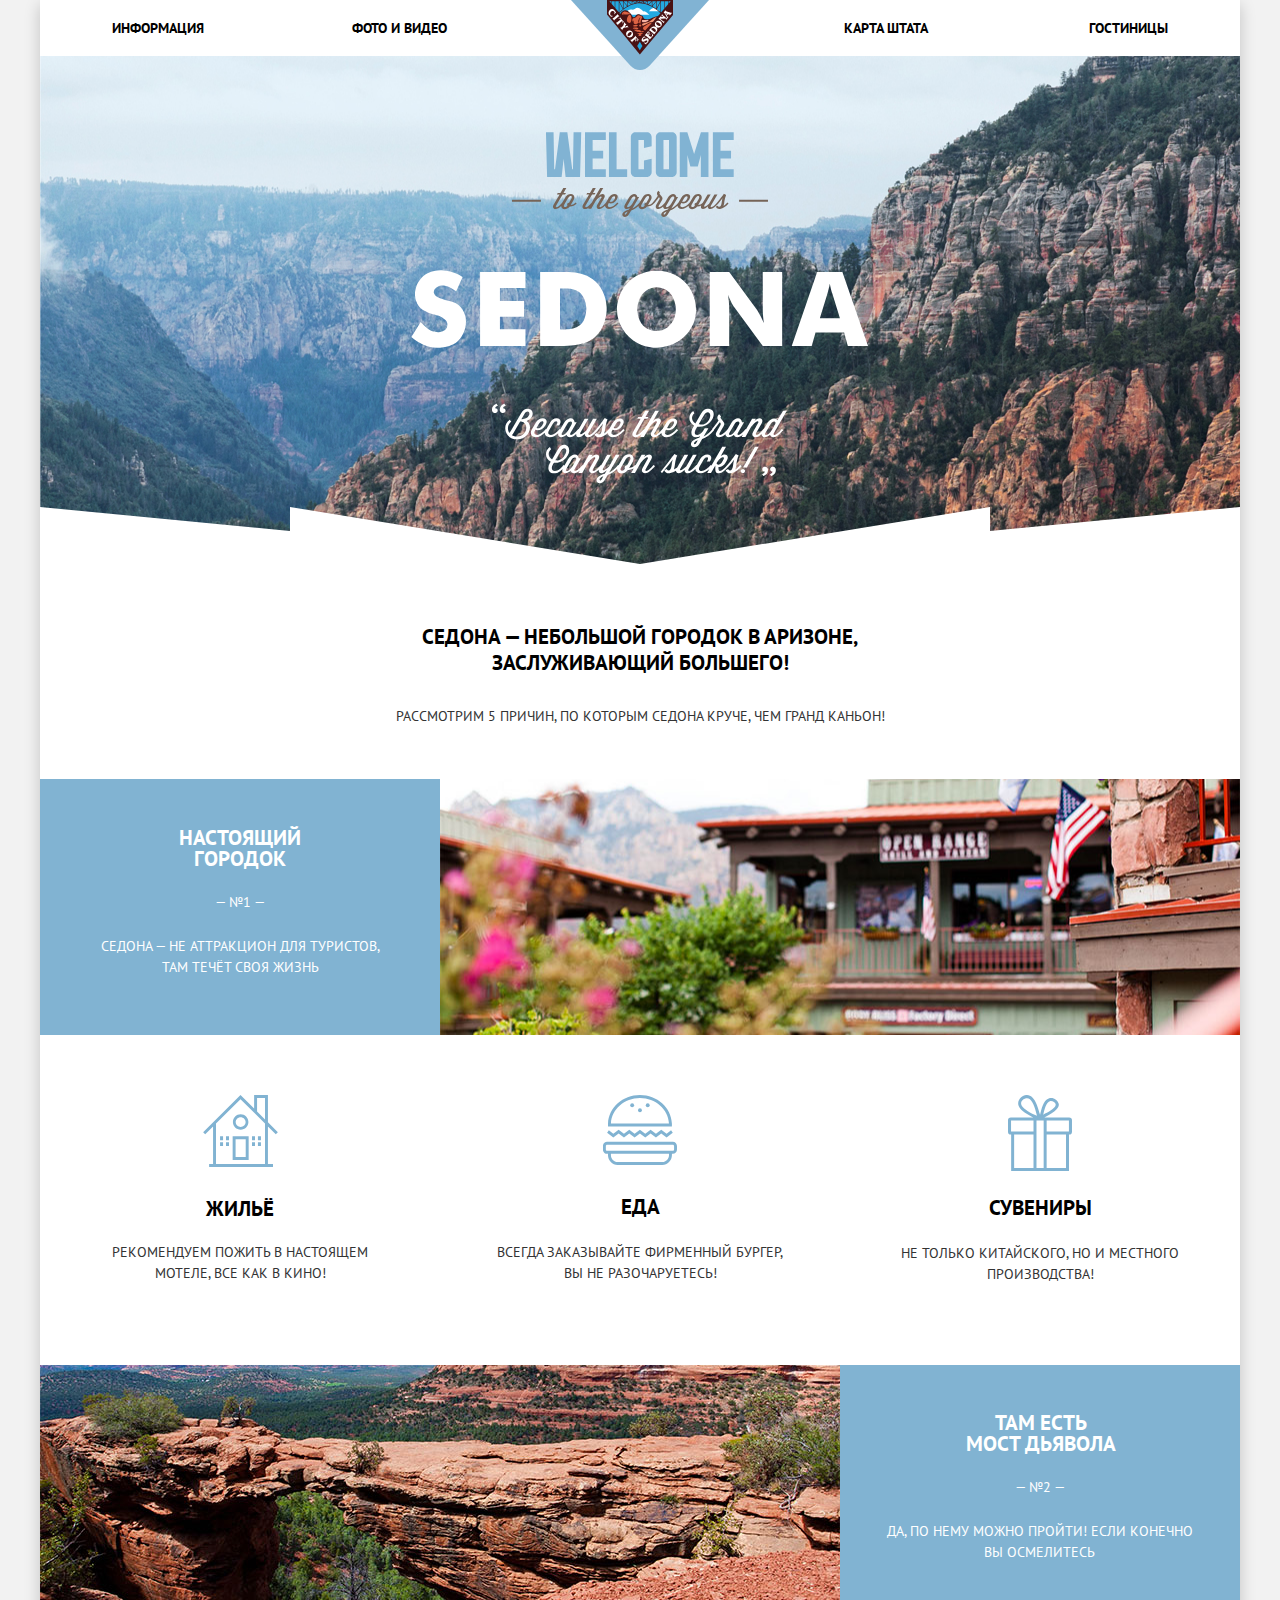
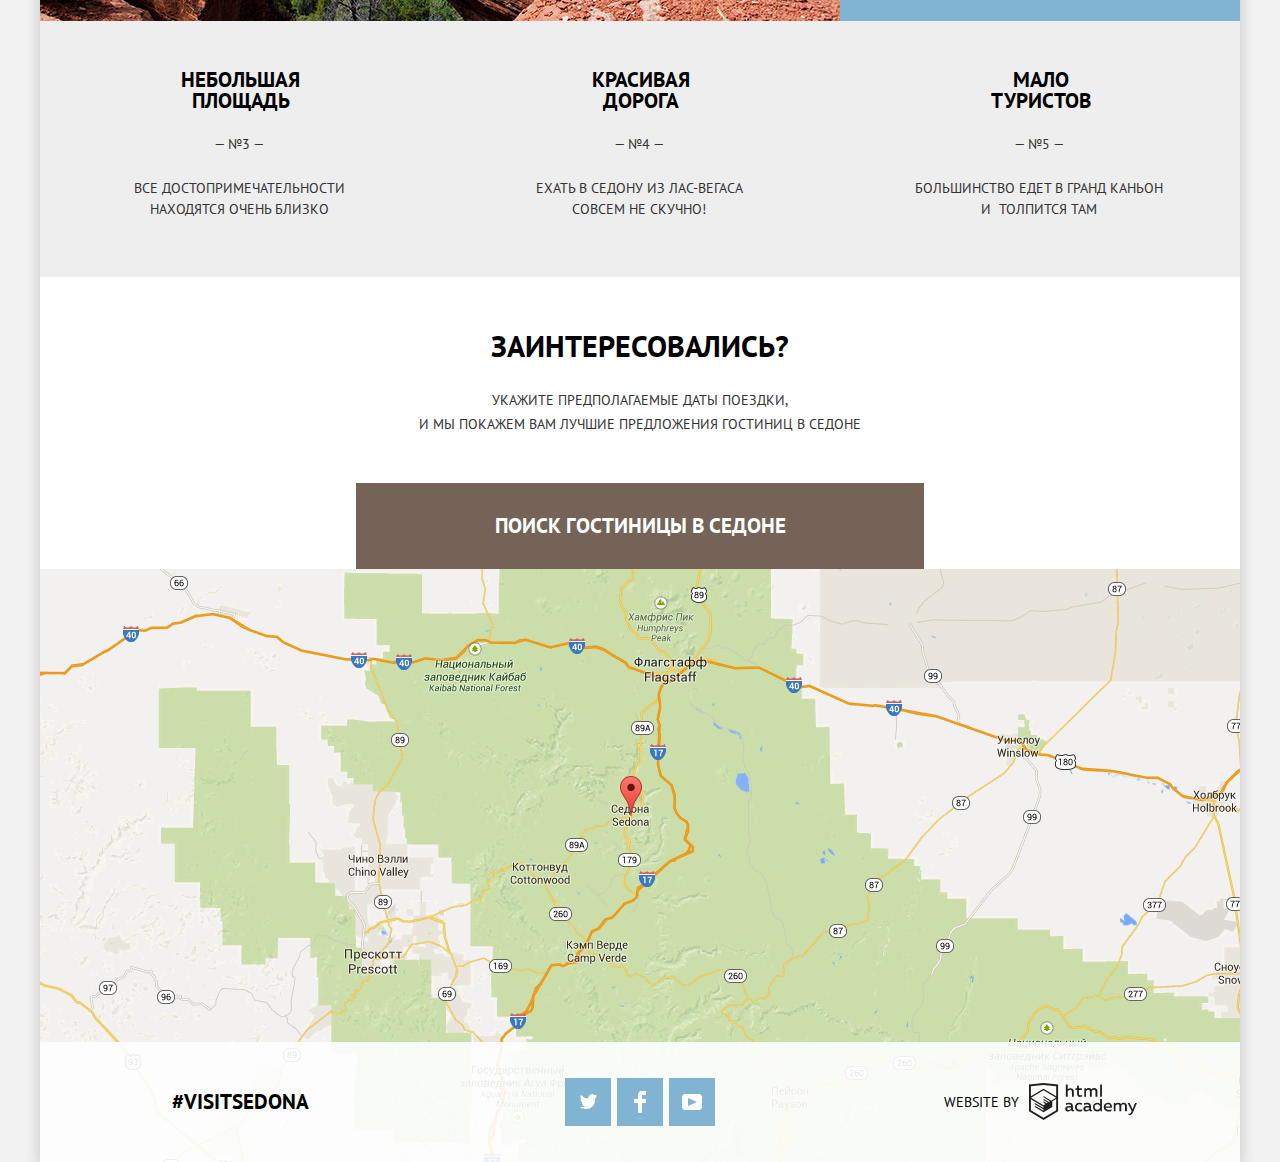
==== commit 1480e1e8: "/" ====
--- a/index.html
+++ b/index.html
@@ -6,7 +6,7 @@
   <title>Sedona</title>
   <link href="https://fonts.googleapis.com/css?family=PT+Sans:400,700&amp;subset=cyrillic" rel="stylesheet">
   <link href="css/normalize-min.css" rel="stylesheet">
-  <link href="css/style.css" rel="stylesheet">
+  <link href="css/style-min.css" rel="stylesheet">
 </head>
 
 <body>
--- a/css/style-min.css
+++ b/css/style-min.css
@@ -0,0 +1 @@
+body{margin:0;padding:0;font-family:"PT Sans",Arial,sans-serif;font-size:14px;line-height:21px;font-weight:400;color:#333;text-transform:uppercase;background-color:#f2f2f2;min-width:1200px}a{text-decoration:none}.visually-hidden{display:none}.container{width:1200px;margin:0 auto;position:relative;box-shadow:0 5px 15px 0 rgba(0,1,1,.2)}.main-navigation{font-size:14px;line-height:26px;font-weight:700;color:#000;background-color:#fff;position:relative}.main-header-logo{width:138px;height:70px;position:absolute;z-index:6;top:0;left:50%;transform:translateX(-50%)}.site-navigation{list-style:none;margin:0;padding:0;padding-top:13px;padding-bottom:15px;display:flex;flex-wrap:wrap;line-height:26px}.site-navigation li{width:240px;box-sizing:border-box}.site-navigation li:first-child{margin-left:72px;text-align:left}.site-navigation li:nth-child(2){text-align:left}.site-navigation li:nth-child(3){text-align:right;margin-left:auto}.site-navigation li:last-child{margin-right:72px;text-align:right}.site-navigation a{vertical-align:middle;color:#000}.site-navigation a:hover,.site-navigation a:focus{color:#81b3d2}.site-navigation a:active{color:rgba(0,0,0,.3)}.site-navigation-current a{color:#766357}.logo-s-intro{position:relative;padding-top:76px;background-color:#9e7f76;background-image:url(../img/maun.jpg);background-position:100% 28%;background-repeat:no-repeat}.logo-s-intro::after{content:"";position:absolute;width:100%;height:57px;z-index:5;background-image:url(../img/intro-mask.svg);background-position:100% 100%;background-repeat:no-repeat;bottom:0}.logo-s{width:458px;height:352px;display:block;margin:0 auto;padding-bottom:80px}.intro-container{background-color:#fff;padding:50px 298px}.intro{font-size:21px;line-height:26px;font-weight:700;color:#000;text-align:center;margin:0;margin-top:10px;margin-bottom:27px}.reasons-for{font-size:14px;line-height:26px;color:#333;text-align:center;margin:0}.reasons-unit{display:flex;min-height:256px;color:#fff;background-color:#81b3d2;text-align:center}.reason-unit-2{flex-direction:row-reverse}.reasons-legend{width:400px;background-color:#81b3d2}.reasons-legend h3{font-size:21px;line-height:21px;font-weight:700;color:#fff}.reason-1{width:142px;margin:0;padding:0 129px;padding-top:48px}.text-1{width:284px;margin:0;margin-top:23px;padding:0 58px}.reasons-image{width:800px;overflow:hidden;position:relative;min-height:256px}.reasons-image img{position:absolute;top:53%;left:0;transform:translateY(-53%);width:100%;height:auto}.reasons-list{display:flex;flex-wrap:wrap;margin:0;padding:0;background-color:#fff;text-align:center;list-style:none}.reasons-list-item{width:400px;padding:0 47px;padding-top:60px;padding-bottom:66px;box-sizing:border-box}.reasons-list-item h3{font-size:21px;line-height:21px;font-weight:700;color:#000;text-align:center;margin:25px 0}.reasons-list-item:nth-child(1) h3{margin-bottom:23px}.reasons-list-item:nth-child(3) h3{margin-top:20px}.reason-2{width:157px;margin:0;padding:0 122px;padding-top:47px}.text-2{width:313px;margin:0;margin-top:23px;padding:0 43px}.reasons-unit-2{display:flex;flex-wrap:wrap;background-color:#eee;text-align:center}.reasons-block{width:400px;padding-top:48px;padding-bottom:57px}.reasons-block h3{font-size:21px;line-height:21px;font-weight:700;color:#000;width:125px;margin:0;padding:0 138px}.reasons-block p{width:262px;margin:0;margin-top:23px;padding:0 68px}.search-title{background-color:#fff;text-align:center;position:relative}.search-container{padding-top:51px}.search-wrapper{width:636px;margin:0 auto}.search-title-vacation{font-size:30px;line-height:36px;font-weight:700;color:#000;text-align:center;margin:0;margin-bottom:24px}.search-title-text{font-size:14px;line-height:24px;color:#333;text-align:center;margin:0;margin-bottom:47px}.search-for-hotel{width:568px;font-family:inherit;font-size:21px;line-height:26px;font-weight:700;color:#fff;text-align:center;vertical-align:middle;border:0;text-transform:uppercase;background-color:#766357;margin:0 316px;min-height:86px;padding:0}.search-for-hotel:hover,.search-for-hotel:focus{background-color:#604e43}.search-for-hotel:active{color:rgba(255,255,255,.3);background-color:#503e33}.search-form{width:568px;display:flex;flex-wrap:wrap;background-color:#fff;min-height:395px;position:absolute;left:50%;transform:translateX(-50%);z-index:12}.search-item{font-size:14px;line-height:26px;font-weight:700;color:#000;background-color:#fff;display:flex;width:458px;box-sizing:border-box;margin:15px 56px}.search-item:first-child{margin-top:0;padding-top:56px;text-align:left}.search-item:nth-child(2){text-align:left}.search-item:nth-child(3){margin-bottom:0}.search-item label{padding-top:5px;width:112px}.search-item-text{font:inherit;color:#000;background-color:#f2f2f2;border:0;text-transform:uppercase;line-height:26px;min-height:38px;box-sizing:border-box;width:308px;padding:5px 0;padding-left:13px}.search-item:nth-child(3) input{width:38px;padding:6px 0;margin:0;text-align:center}.search-item:nth-child(3) label{padding-top:7px;width:65px;text-align:left}.search-item-text::placeholder{color:#000}.search-item-text:hover{background-color:#ebebeb}.search-item-text:focus{outline:0;height:36px;padding:4px 0;padding-left:11px;background-color:transparent;border:2px solid #e5e5e5}.search-item:nth-child(3) input:focus{height:38px}.search-calendar{background-color:#f2f2f2;border:0;width:36px;padding:0;padding-top:2px;padding-left:4px}.search-calendar svg{fill:#a9a9a9}.search-calendar svg:hover,.search-calendar svg:focus{fill:#000}.search-calendar svg:active{fill:#81b3d2}.minus,.plus{font:inherit;background-color:#f2f2f2;border:0;display:block;position:relative;width:38px;height:38px;font-size:0;padding:0 19px;margin:0}.m-adults::after{content:"";position:absolute;width:12px;height:3px;background-color:#a9a9a9;top:50%;left:50%;transform:translate(-50%,-50%)}.m-kids::after{content:"";position:absolute;width:12px;height:3px;background-color:#a9a9a9;top:50%;left:50%;transform:translate(-50%,-50%)}.p-adults::after,.p-adults::before{content:"";position:absolute;width:12px;height:3px;background-color:#a9a9a9;top:50%;left:50%;transform:translate(-50%,-50%)}.p-kids::after,.p-kids::before{content:"";position:absolute;width:12px;height:3px;background-color:#a9a9a9;top:50%;left:50%;transform:translate(-50%,-50%)}.p-kids::after{transform:translate(-50%,-50%) rotate(90deg)}.p-adults::after{transform:translate(-50%,-50%) rotate(90deg)}.m-adults:hover::after,.m-adults:focus::after,.m-kids:hover::after,.m-kids:focus::after,.p-adults:hover::after,.p-adults:hover::before,.p-adults:focus::after,.p-adults:focus::before,.p-kids:hover::after,.p-kids:hover::before,.p-kids:focus::after,.p-kids:focus::before{background-color:#000}.m-adults:active::after,.m-kids:active::after,.p-adults:active::after,.p-adults:active::before,.p-kids:active::after,.p-kids:active::before{background-color:#81b3d2}.m-adults{margin-left:46px}.p-adults{margin-right:53px}.find-results{font-family:inherit;font-size:21px;line-height:26px;font-weight:700;color:#fff;background-color:#81b3d2;text-align:center;vertical-align:middle;text-transform:uppercase;border:0;width:458px;margin:55px;min-height:58px;padding:0}.find-results:hover,.find-results:focus{background-color:#669ec0}.find-results:active{color:rgba(255,255,255,.3);background-color:#5496bd}.map{height:593px;overflow:hidden;position:relative}.map img{position:absolute;bottom:0;left:50%;transform:translateX(-50%)}.map-interactive{position:absolute;left:50%;bottom:0;transform:translateX(-50%);z-index:10;width:1200px;height:593px}.map-interactive iframe{border:0}.main-footer{display:flex;flex-wrap:wrap;width:100%;padding:36px 0;text-align:center;background:rgba(254,254,254,.9)}.main-footer-index{position:absolute;z-index:10;bottom:0}.hashtag{font-size:21px;line-height:26px;font-weight:700;color:#000;width:400px;margin:0;align-self:center}.footer-social{width:400px;margin:0;align-self:center}.footer-social ul{display:flex;width:150px;flex-wrap:wrap;justify-content:space-between;margin:auto;padding:0;list-style:none}.social-button{display:flex;align-items:center;justify-content:center;width:46px;height:48px;background-color:#81b3d2}.social-button:hover,.social-button:focus{background-color:#669ec0}.social-button:active{background-color:#5496bd}.social-button:active path{fill:rgba(255,255,255,.3)}.footer-copyright{width:400px;margin:0;display:flex;justify-content:center;align-self:center}.footer-copyright b{font-size:14px;line-height:26px;font-weight:400;color:#000;align-self:center}.footer-copyright a{align-self:center;padding-top:5px;margin-left:10px}.logo-a:hover path,.logo-a:focus path{fill:#81b3d2}.logo-a:active path{fill:#bdbbbc}.filter{background-color:#3c7199;background-image:url(../img/blurr.jpg);background-position:50% 50%;background-repeat:no-repeat}.filter-search fieldset{border:0;margin:0}.filter-title{font-size:16px;line-height:21px;font-weight:700;color:#fff}.type-of-housing{padding:0;margin:0;margin-left:15px}.filter-search ul{font-size:14px;line-height:21px;color:#fff;list-style:none}.checkbox-filter{position:relative;padding-left:40px}.checkbox-filter::before{content:"";position:absolute;top:50%;left:0;transform:translateY(-50%);width:23px;height:23px;background-image:url(../img/checkbox-off.svg);background-repeat:no-repeat}.checkbox-filter-form:checked+.checkbox-filter::before{width:27px;background-image:url(../img/checkbox-on.svg)}.checkbox-filter-form:disabled+.checkbox-filter::before{width:23px;background-image:url(../img/checkbox-disabled-off.svg)}.checkbox-filter-form:checked:disabled+.checkbox-filter::before{width:27px;background-image:url(../img/checkbox-disabled-on.svg)}.description-unit p{font-size:14px;line-height:21px;font-weight:400;color:#333;margin:0;margin-bottom:14px}.description-unit a{font-size:14px;line-height:21px;font-weight:700;color:#fff;background-color:#81b3d2;text-align:center;vertical-align:middle;display:block;width:100%;padding:3px 0}.description-unit a:hover,.description-unit a:focus{background-color:#669ec0}.description-unit a:active{color:rgba(255,255,255,.3);background-color:#5496bd}.description-unit-2 p{font-size:14px;line-height:21px;font-weight:400;color:#333;margin:0;margin-bottom:14px}.description-unit-2 a{font-size:14px;line-height:21px;font-weight:700;color:#fff;background-color:#766357;text-align:center;vertical-align:middle;display:block;width:100%;padding:3px 0}.rating-star p{margin-top:30px;margin-bottom:42px;text-align:right}.unit-item-1 .star:nth-child(1){padding-right:2px}.unit-item-1 .star:nth-child(2){padding-right:4px}.unit-item-2 .star:nth-child(1){padding-right:3px}.description-unit-2 a:hover,.description-unit-2 a:focus{background-color:#604e43}.description-unit-2 a:active{color:rgba(255,255,255,.3);background-color:#503e33}.rating-number{font-size:14px;line-height:21px;color:#666;background-color:#f2f2f2;display:block;box-sizing:border-box;width:110px;margin:0;margin-left:130px;padding:3px 0;text-align:center}.filter-interval{font-size:0;font-weight:400;color:#fff;position:relative;width:315px;margin:0;margin-bottom:20px;margin-left:10px;padding:5px 0;border:2px solid #fff;border-radius:2px}.filter-interval::after{content:"";position:absolute;width:2px;height:22px;background:#fff;top:50%;left:50%;transform:translate(-50%,-50%)}.filter-range{width:318px;position:relative;margin-bottom:32px}.filter-range .filter-range-scale{width:100%;margin-left:11px;height:2px;background-color:rgba(255,255,255,.3)}.filter-range .filter-range-bar{width:80%;height:2px;background:#fff}.filter-range-handle{position:absolute;top:-10px;left:3px}.max{left:81%}.filter-interval label{display:inline-block;font-size:14px;vertical-align:top;width:90px}.from{padding-left:65px}.to{padding-left:57px}.filter-interval input[type=text]{font:inherit;border:0;color:#fff;background-color:transparent;width:50px;margin:0}.filter-range-handle{background-color:transparent;border:0}.filter-range-handle:hover svg,.filter-range-handle:focus svg{width:22px;height:24px}.show-results{font-size:14px;line-height:21px;font-weight:400;text-transform:uppercase;color:#fff;background-color:transparent;border:2px solid #fff;border-radius:2px;text-align:center;vertical-align:middle;display:block;width:137px;margin:0 auto;padding:6px 0}.show-results:hover,.show-results:focus{color:#000;background:#fff}.content{background-color:#fefefe}.hotels-name a{font-size:21px;line-height:26px;font-weight:700;color:#000}.hotels-name a:hover,.hotels-name a:focus{color:#81b3d2}.hotels-name a:active{color:rgba(0,0,0,.3)}.search-results{font-size:21px;line-height:26px;font-weight:700;color:#000;background-color:#fefefe}.sorting{font-size:12px;line-height:18px;color:#000;background-color:#fefefe}.sorting-list a{font-size:12px;line-height:18px;font-weight:400;color:rgba(0,0,0,.3);border-bottom:1px dotted #81b3d2}.sorting-list li:nth-child(2){margin-right:35px}.sorting-list a:hover,.sorting-list a:focus{color:#81b3d2}.sorting-list a:active{color:#000}.sorting-list-current a{color:#81b3d2;border-bottom:none;padding-left:32px;margin-right:29px}.sorting-direction{list-style:none}.up,.down{fill:#cacaca}.up:hover,.up:focus,.down:hover,.down:focus{fill:#231f20}.up:active,.down:active{fill:#81b3d2}.current{fill:#81b3d2}.filter-search{display:flex;flex-wrap:wrap;min-height:204px;padding-left:72px;padding-right:72px;padding-bottom:7px}.filter-infrastructure{width:241px;min-height:204px;padding:0}.filter-infrastructure legend{padding:0;padding-top:26px}.infrastructure{padding:0;margin:0}.infrastructure-item{margin:25px 0;padding:0}.filter-housing{width:288px;min-height:204px;padding:0}.filter-housing legend{padding-top:26px;padding-left:14px}.housing-item{margin:25px 0}.filter-price{width:328px;min-height:204px;margin-left:auto}.filter-price p{padding-top:26px;margin:0;margin-left:12px;margin-bottom:10px}.filter-results{background-color:#fefefe;display:flex;flex-wrap:wrap;padding-left:72px;padding-right:72px;padding-bottom:29px;border-bottom:1px solid #e5e5e5}.search-results{width:134px;margin:0;margin-right:22px;padding-top:30px}.sorting{width:83px;margin:0;padding-top:36px;padding-left:8px}.sorting-list{width:760px;margin:0;padding:0;padding-top:34px;display:flex;list-style:none}.sorting-direction{width:35px;margin:0;margin-left:auto;padding:0;padding-top:34px;display:flex;justify-content:space-between}.results-list{list-style:none;margin:0;padding:0}.results-list-item{display:flex;padding:0 72px;padding-bottom:24px;border-bottom:1px solid #e5e5e5}.list-photo{display:block;width:135px;margin:0;margin-top:30px;padding:0}.hotels-photo{padding:0;margin:0;margin-top:30px}.hotels-name{width:100%;margin:0;margin-top:25px;margin-bottom:4px}.results-description{display:flex;flex-wrap:wrap;flex-grow:1;padding-left:30px}.description-unit{width:111px;padding:0;margin:0;margin-right:6px}.description-unit-2{width:142px;margin:0}.rating-box{margin-left:auto}.form-show{display:flex;animation:moveform .7s forwards}.form-close{display:none}.form-error{animation:shake .6s}@keyframes moveform{0%{transform:scaleY(0) translate(-50%,-100%)}to{transform:scaleY(1) translate(-50%,0)}}@keyframes shake{0%,to{transform:translateX(-50%)}10%,30%,50%,70%,90%{transform:translateX(-51%)}20%,40%,60%,80%{transform:translateX(-49%)}}
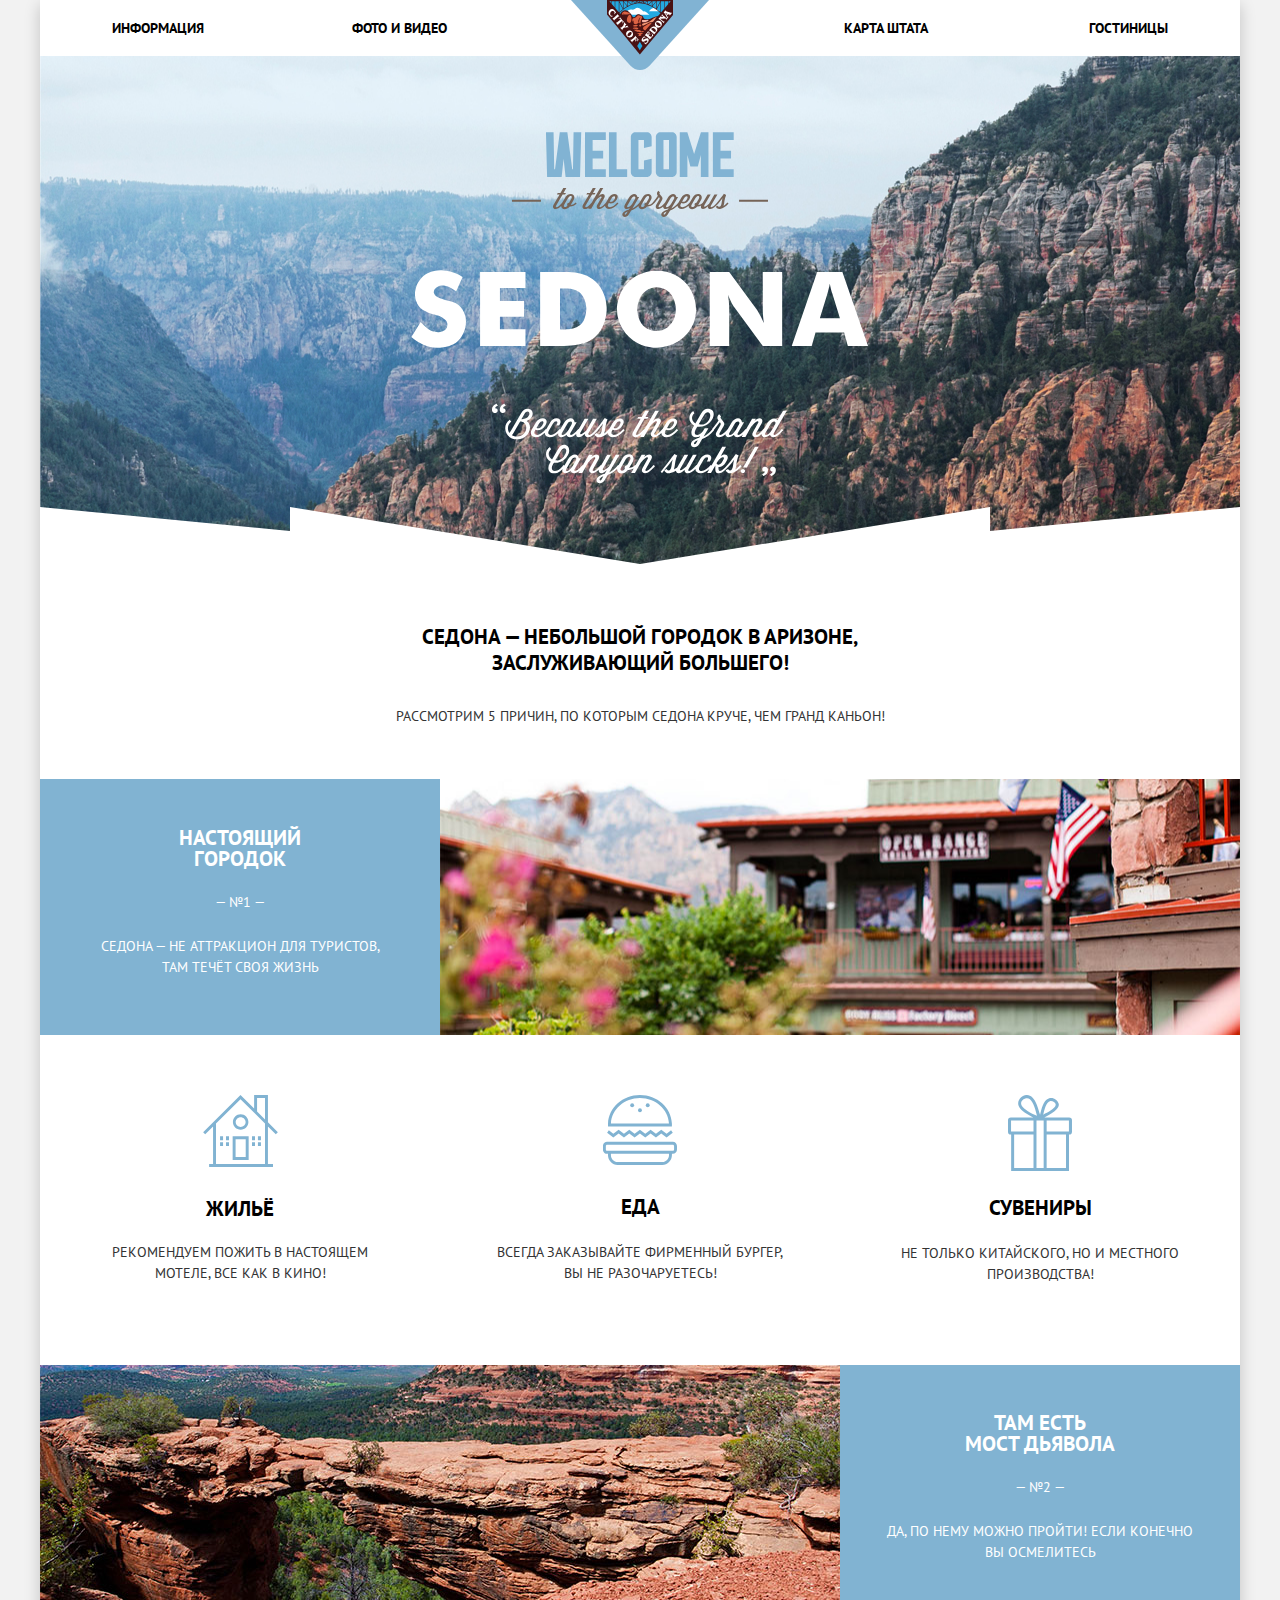
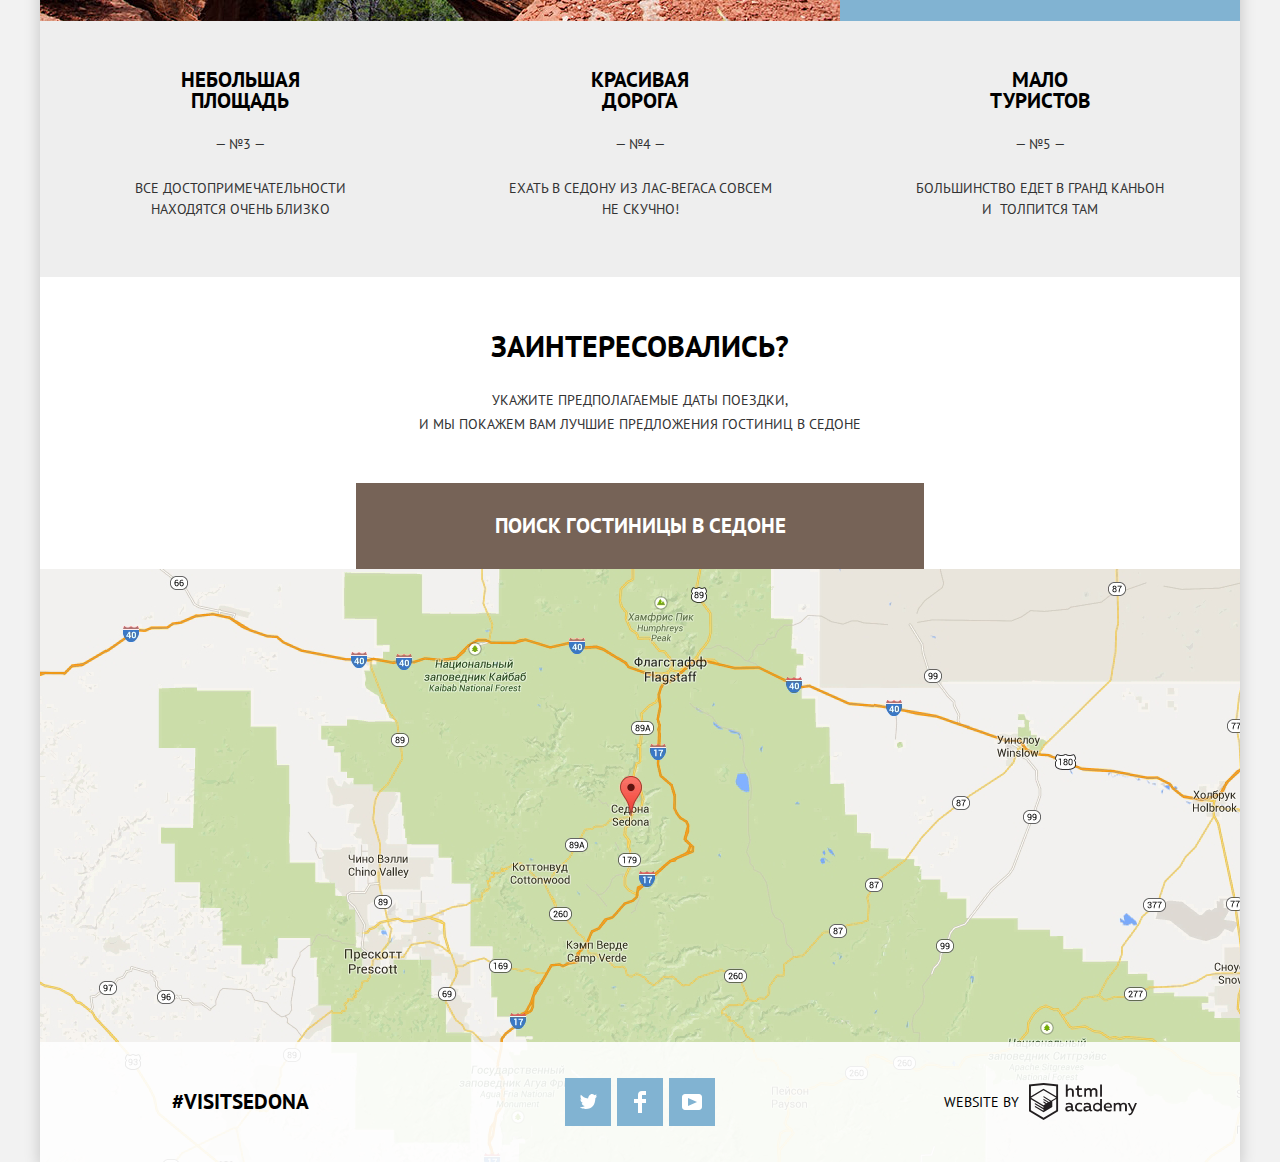
==== commit 1621bf1e: "cc" ====
--- a/css/style-min.css
+++ b/css/style-min.css
@@ -1 +1 @@
-body{margin:0;padding:0;font-family:"PT Sans",Arial,sans-serif;font-size:14px;line-height:21px;font-weight:400;color:#333;text-transform:uppercase;background-color:#f2f2f2;min-width:1200px}a{text-decoration:none}.visually-hidden{display:none}.container{width:1200px;margin:0 auto;position:relative;box-shadow:0 5px 15px 0 rgba(0,1,1,.2)}.main-navigation{font-size:14px;line-height:26px;font-weight:700;color:#000;background-color:#fff;position:relative}.main-header-logo{width:138px;height:70px;position:absolute;z-index:6;top:0;left:50%;transform:translateX(-50%)}.site-navigation{list-style:none;margin:0;padding:0;padding-top:13px;padding-bottom:15px;display:flex;flex-wrap:wrap;line-height:26px}.site-navigation li{width:240px;box-sizing:border-box}.site-navigation li:first-child{margin-left:72px;text-align:left}.site-navigation li:nth-child(2){text-align:left}.site-navigation li:nth-child(3){text-align:right;margin-left:auto}.site-navigation li:last-child{margin-right:72px;text-align:right}.site-navigation a{vertical-align:middle;color:#000}.site-navigation a:hover,.site-navigation a:focus{color:#81b3d2}.site-navigation a:active{color:rgba(0,0,0,.3)}.site-navigation-current a{color:#766357}.logo-s-intro{position:relative;padding-top:76px;background-color:#9e7f76;background-image:url(../img/maun.jpg);background-position:100% 28%;background-repeat:no-repeat}.logo-s-intro::after{content:"";position:absolute;width:100%;height:57px;z-index:5;background-image:url(../img/intro-mask.svg);background-position:100% 100%;background-repeat:no-repeat;bottom:0}.logo-s{width:458px;height:352px;display:block;margin:0 auto;padding-bottom:80px}.intro-container{background-color:#fff;padding:50px 298px}.intro{font-size:21px;line-height:26px;font-weight:700;color:#000;text-align:center;margin:0;margin-top:10px;margin-bottom:27px}.reasons-for{font-size:14px;line-height:26px;color:#333;text-align:center;margin:0}.reasons-unit{display:flex;min-height:256px;color:#fff;background-color:#81b3d2;text-align:center}.reason-unit-2{flex-direction:row-reverse}.reasons-legend{width:400px;background-color:#81b3d2}.reasons-legend h3{font-size:21px;line-height:21px;font-weight:700;color:#fff}.reason-1{width:142px;margin:0;padding:0 129px;padding-top:48px}.text-1{width:284px;margin:0;margin-top:23px;padding:0 58px}.reasons-image{width:800px;overflow:hidden;position:relative;min-height:256px}.reasons-image img{position:absolute;top:53%;left:0;transform:translateY(-53%);width:100%;height:auto}.reasons-list{display:flex;flex-wrap:wrap;margin:0;padding:0;background-color:#fff;text-align:center;list-style:none}.reasons-list-item{width:400px;padding:0 47px;padding-top:60px;padding-bottom:66px;box-sizing:border-box}.reasons-list-item h3{font-size:21px;line-height:21px;font-weight:700;color:#000;text-align:center;margin:25px 0}.reasons-list-item:nth-child(1) h3{margin-bottom:23px}.reasons-list-item:nth-child(3) h3{margin-top:20px}.reason-2{width:157px;margin:0;padding:0 122px;padding-top:47px}.text-2{width:313px;margin:0;margin-top:23px;padding:0 43px}.reasons-unit-2{display:flex;flex-wrap:wrap;background-color:#eee;text-align:center}.reasons-block{width:400px;padding-top:48px;padding-bottom:57px}.reasons-block h3{font-size:21px;line-height:21px;font-weight:700;color:#000;width:125px;margin:0;padding:0 138px}.reasons-block p{width:262px;margin:0;margin-top:23px;padding:0 68px}.search-title{background-color:#fff;text-align:center;position:relative}.search-container{padding-top:51px}.search-wrapper{width:636px;margin:0 auto}.search-title-vacation{font-size:30px;line-height:36px;font-weight:700;color:#000;text-align:center;margin:0;margin-bottom:24px}.search-title-text{font-size:14px;line-height:24px;color:#333;text-align:center;margin:0;margin-bottom:47px}.search-for-hotel{width:568px;font-family:inherit;font-size:21px;line-height:26px;font-weight:700;color:#fff;text-align:center;vertical-align:middle;border:0;text-transform:uppercase;background-color:#766357;margin:0 316px;min-height:86px;padding:0}.search-for-hotel:hover,.search-for-hotel:focus{background-color:#604e43}.search-for-hotel:active{color:rgba(255,255,255,.3);background-color:#503e33}.search-form{width:568px;display:flex;flex-wrap:wrap;background-color:#fff;min-height:395px;position:absolute;left:50%;transform:translateX(-50%);z-index:12}.search-item{font-size:14px;line-height:26px;font-weight:700;color:#000;background-color:#fff;display:flex;width:458px;box-sizing:border-box;margin:15px 56px}.search-item:first-child{margin-top:0;padding-top:56px;text-align:left}.search-item:nth-child(2){text-align:left}.search-item:nth-child(3){margin-bottom:0}.search-item label{padding-top:5px;width:112px}.search-item-text{font:inherit;color:#000;background-color:#f2f2f2;border:0;text-transform:uppercase;line-height:26px;min-height:38px;box-sizing:border-box;width:308px;padding:5px 0;padding-left:13px}.search-item:nth-child(3) input{width:38px;padding:6px 0;margin:0;text-align:center}.search-item:nth-child(3) label{padding-top:7px;width:65px;text-align:left}.search-item-text::placeholder{color:#000}.search-item-text:hover{background-color:#ebebeb}.search-item-text:focus{outline:0;height:36px;padding:4px 0;padding-left:11px;background-color:transparent;border:2px solid #e5e5e5}.search-item:nth-child(3) input:focus{height:38px}.search-calendar{background-color:#f2f2f2;border:0;width:36px;padding:0;padding-top:2px;padding-left:4px}.search-calendar svg{fill:#a9a9a9}.search-calendar svg:hover,.search-calendar svg:focus{fill:#000}.search-calendar svg:active{fill:#81b3d2}.minus,.plus{font:inherit;background-color:#f2f2f2;border:0;display:block;position:relative;width:38px;height:38px;font-size:0;padding:0 19px;margin:0}.m-adults::after{content:"";position:absolute;width:12px;height:3px;background-color:#a9a9a9;top:50%;left:50%;transform:translate(-50%,-50%)}.m-kids::after{content:"";position:absolute;width:12px;height:3px;background-color:#a9a9a9;top:50%;left:50%;transform:translate(-50%,-50%)}.p-adults::after,.p-adults::before{content:"";position:absolute;width:12px;height:3px;background-color:#a9a9a9;top:50%;left:50%;transform:translate(-50%,-50%)}.p-kids::after,.p-kids::before{content:"";position:absolute;width:12px;height:3px;background-color:#a9a9a9;top:50%;left:50%;transform:translate(-50%,-50%)}.p-kids::after{transform:translate(-50%,-50%) rotate(90deg)}.p-adults::after{transform:translate(-50%,-50%) rotate(90deg)}.m-adults:hover::after,.m-adults:focus::after,.m-kids:hover::after,.m-kids:focus::after,.p-adults:hover::after,.p-adults:hover::before,.p-adults:focus::after,.p-adults:focus::before,.p-kids:hover::after,.p-kids:hover::before,.p-kids:focus::after,.p-kids:focus::before{background-color:#000}.m-adults:active::after,.m-kids:active::after,.p-adults:active::after,.p-adults:active::before,.p-kids:active::after,.p-kids:active::before{background-color:#81b3d2}.m-adults{margin-left:46px}.p-adults{margin-right:53px}.find-results{font-family:inherit;font-size:21px;line-height:26px;font-weight:700;color:#fff;background-color:#81b3d2;text-align:center;vertical-align:middle;text-transform:uppercase;border:0;width:458px;margin:55px;min-height:58px;padding:0}.find-results:hover,.find-results:focus{background-color:#669ec0}.find-results:active{color:rgba(255,255,255,.3);background-color:#5496bd}.map{height:593px;overflow:hidden;position:relative}.map img{position:absolute;bottom:0;left:50%;transform:translateX(-50%)}.map-interactive{position:absolute;left:50%;bottom:0;transform:translateX(-50%);z-index:10;width:1200px;height:593px}.map-interactive iframe{border:0}.main-footer{display:flex;flex-wrap:wrap;width:100%;padding:36px 0;text-align:center;background:rgba(254,254,254,.9)}.main-footer-index{position:absolute;z-index:10;bottom:0}.hashtag{font-size:21px;line-height:26px;font-weight:700;color:#000;width:400px;margin:0;align-self:center}.footer-social{width:400px;margin:0;align-self:center}.footer-social ul{display:flex;width:150px;flex-wrap:wrap;justify-content:space-between;margin:auto;padding:0;list-style:none}.social-button{display:flex;align-items:center;justify-content:center;width:46px;height:48px;background-color:#81b3d2}.social-button:hover,.social-button:focus{background-color:#669ec0}.social-button:active{background-color:#5496bd}.social-button:active path{fill:rgba(255,255,255,.3)}.footer-copyright{width:400px;margin:0;display:flex;justify-content:center;align-self:center}.footer-copyright b{font-size:14px;line-height:26px;font-weight:400;color:#000;align-self:center}.footer-copyright a{align-self:center;padding-top:5px;margin-left:10px}.logo-a:hover path,.logo-a:focus path{fill:#81b3d2}.logo-a:active path{fill:#bdbbbc}.filter{background-color:#3c7199;background-image:url(../img/blurr.jpg);background-position:50% 50%;background-repeat:no-repeat}.filter-search fieldset{border:0;margin:0}.filter-title{font-size:16px;line-height:21px;font-weight:700;color:#fff}.type-of-housing{padding:0;margin:0;margin-left:15px}.filter-search ul{font-size:14px;line-height:21px;color:#fff;list-style:none}.checkbox-filter{position:relative;padding-left:40px}.checkbox-filter::before{content:"";position:absolute;top:50%;left:0;transform:translateY(-50%);width:23px;height:23px;background-image:url(../img/checkbox-off.svg);background-repeat:no-repeat}.checkbox-filter-form:checked+.checkbox-filter::before{width:27px;background-image:url(../img/checkbox-on.svg)}.checkbox-filter-form:disabled+.checkbox-filter::before{width:23px;background-image:url(../img/checkbox-disabled-off.svg)}.checkbox-filter-form:checked:disabled+.checkbox-filter::before{width:27px;background-image:url(../img/checkbox-disabled-on.svg)}.description-unit p{font-size:14px;line-height:21px;font-weight:400;color:#333;margin:0;margin-bottom:14px}.description-unit a{font-size:14px;line-height:21px;font-weight:700;color:#fff;background-color:#81b3d2;text-align:center;vertical-align:middle;display:block;width:100%;padding:3px 0}.description-unit a:hover,.description-unit a:focus{background-color:#669ec0}.description-unit a:active{color:rgba(255,255,255,.3);background-color:#5496bd}.description-unit-2 p{font-size:14px;line-height:21px;font-weight:400;color:#333;margin:0;margin-bottom:14px}.description-unit-2 a{font-size:14px;line-height:21px;font-weight:700;color:#fff;background-color:#766357;text-align:center;vertical-align:middle;display:block;width:100%;padding:3px 0}.rating-star p{margin-top:30px;margin-bottom:42px;text-align:right}.unit-item-1 .star:nth-child(1){padding-right:2px}.unit-item-1 .star:nth-child(2){padding-right:4px}.unit-item-2 .star:nth-child(1){padding-right:3px}.description-unit-2 a:hover,.description-unit-2 a:focus{background-color:#604e43}.description-unit-2 a:active{color:rgba(255,255,255,.3);background-color:#503e33}.rating-number{font-size:14px;line-height:21px;color:#666;background-color:#f2f2f2;display:block;box-sizing:border-box;width:110px;margin:0;margin-left:130px;padding:3px 0;text-align:center}.filter-interval{font-size:0;font-weight:400;color:#fff;position:relative;width:315px;margin:0;margin-bottom:20px;margin-left:10px;padding:5px 0;border:2px solid #fff;border-radius:2px}.filter-interval::after{content:"";position:absolute;width:2px;height:22px;background:#fff;top:50%;left:50%;transform:translate(-50%,-50%)}.filter-range{width:318px;position:relative;margin-bottom:32px}.filter-range .filter-range-scale{width:100%;margin-left:11px;height:2px;background-color:rgba(255,255,255,.3)}.filter-range .filter-range-bar{width:80%;height:2px;background:#fff}.filter-range-handle{position:absolute;top:-10px;left:3px}.max{left:81%}.filter-interval label{display:inline-block;font-size:14px;vertical-align:top;width:90px}.from{padding-left:65px}.to{padding-left:57px}.filter-interval input[type=text]{font:inherit;border:0;color:#fff;background-color:transparent;width:50px;margin:0}.filter-range-handle{background-color:transparent;border:0}.filter-range-handle:hover svg,.filter-range-handle:focus svg{width:22px;height:24px}.show-results{font-size:14px;line-height:21px;font-weight:400;text-transform:uppercase;color:#fff;background-color:transparent;border:2px solid #fff;border-radius:2px;text-align:center;vertical-align:middle;display:block;width:137px;margin:0 auto;padding:6px 0}.show-results:hover,.show-results:focus{color:#000;background:#fff}.content{background-color:#fefefe}.hotels-name a{font-size:21px;line-height:26px;font-weight:700;color:#000}.hotels-name a:hover,.hotels-name a:focus{color:#81b3d2}.hotels-name a:active{color:rgba(0,0,0,.3)}.search-results{font-size:21px;line-height:26px;font-weight:700;color:#000;background-color:#fefefe}.sorting{font-size:12px;line-height:18px;color:#000;background-color:#fefefe}.sorting-list a{font-size:12px;line-height:18px;font-weight:400;color:rgba(0,0,0,.3);border-bottom:1px dotted #81b3d2}.sorting-list li:nth-child(2){margin-right:35px}.sorting-list a:hover,.sorting-list a:focus{color:#81b3d2}.sorting-list a:active{color:#000}.sorting-list-current a{color:#81b3d2;border-bottom:none;padding-left:32px;margin-right:29px}.sorting-direction{list-style:none}.up,.down{fill:#cacaca}.up:hover,.up:focus,.down:hover,.down:focus{fill:#231f20}.up:active,.down:active{fill:#81b3d2}.current{fill:#81b3d2}.filter-search{display:flex;flex-wrap:wrap;min-height:204px;padding-left:72px;padding-right:72px;padding-bottom:7px}.filter-infrastructure{width:241px;min-height:204px;padding:0}.filter-infrastructure legend{padding:0;padding-top:26px}.infrastructure{padding:0;margin:0}.infrastructure-item{margin:25px 0;padding:0}.filter-housing{width:288px;min-height:204px;padding:0}.filter-housing legend{padding-top:26px;padding-left:14px}.housing-item{margin:25px 0}.filter-price{width:328px;min-height:204px;margin-left:auto}.filter-price p{padding-top:26px;margin:0;margin-left:12px;margin-bottom:10px}.filter-results{background-color:#fefefe;display:flex;flex-wrap:wrap;padding-left:72px;padding-right:72px;padding-bottom:29px;border-bottom:1px solid #e5e5e5}.search-results{width:134px;margin:0;margin-right:22px;padding-top:30px}.sorting{width:83px;margin:0;padding-top:36px;padding-left:8px}.sorting-list{width:760px;margin:0;padding:0;padding-top:34px;display:flex;list-style:none}.sorting-direction{width:35px;margin:0;margin-left:auto;padding:0;padding-top:34px;display:flex;justify-content:space-between}.results-list{list-style:none;margin:0;padding:0}.results-list-item{display:flex;padding:0 72px;padding-bottom:24px;border-bottom:1px solid #e5e5e5}.list-photo{display:block;width:135px;margin:0;margin-top:30px;padding:0}.hotels-photo{padding:0;margin:0;margin-top:30px}.hotels-name{width:100%;margin:0;margin-top:25px;margin-bottom:4px}.results-description{display:flex;flex-wrap:wrap;flex-grow:1;padding-left:30px}.description-unit{width:111px;padding:0;margin:0;margin-right:6px}.description-unit-2{width:142px;margin:0}.rating-box{margin-left:auto}.form-show{display:flex;animation:moveform .7s forwards}.form-close{display:none}.form-error{animation:shake .6s}@keyframes moveform{0%{transform:scaleY(0) translate(-50%,-100%)}to{transform:scaleY(1) translate(-50%,0)}}@keyframes shake{0%,to{transform:translateX(-50%)}10%,30%,50%,70%,90%{transform:translateX(-51%)}20%,40%,60%,80%{transform:translateX(-49%)}}
+body{margin:0;padding:0;font-family:"PT Sans",Arial,sans-serif;font-size:14px;line-height:21px;font-weight:400;color:#333;text-transform:uppercase;background-color:#f2f2f2;min-width:1200px}a{text-decoration:none}.visually-hidden{display:none}.container{width:1200px;margin:0 auto;position:relative;box-shadow:0 5px 15px 0 rgba(0,1,1,.2)}.main-navigation{font-size:14px;line-height:26px;font-weight:700;color:#000;background-color:#fff;position:relative}.main-header-logo{width:138px;height:70px;position:absolute;z-index:6;top:0;left:50%;transform:translateX(-50%)}.site-navigation{list-style:none;margin:0;padding:0;padding-top:13px;padding-bottom:15px;display:flex;flex-wrap:wrap;line-height:26px}.site-navigation li{width:240px;box-sizing:border-box}.site-navigation li:first-child{margin-left:72px;text-align:left}.site-navigation li:nth-child(2){text-align:left}.site-navigation li:nth-child(3){text-align:right;margin-left:auto}.site-navigation li:last-child{margin-right:72px;text-align:right}.site-navigation a{vertical-align:middle;color:#000}.site-navigation a:hover,.site-navigation a:focus{color:#81b3d2}.site-navigation a:active{color:rgba(0,0,0,.3)}.site-navigation-current a{color:#766357}.logo-s-intro{position:relative;padding-top:76px;background-color:#9e7f76;background-image:url(../img/maun.jpg);background-position:100% 28%;background-repeat:no-repeat}.logo-s-intro::after{content:"";position:absolute;width:100%;height:57px;z-index:5;background-image:url(../img/intro-mask.svg);background-position:100% 100%;background-repeat:no-repeat;bottom:0}.logo-s{width:458px;height:352px;display:block;margin:0 auto;padding-bottom:80px}.intro-container{background-color:#fff;padding:50px 298px}.intro{font-size:21px;line-height:26px;font-weight:700;color:#000;text-align:center;margin:0;margin-top:10px;margin-bottom:27px}.reasons-for{font-size:14px;line-height:26px;color:#333;text-align:center;margin:0}.reasons-unit{display:flex;min-height:256px;color:#fff;background-color:#81b3d2;text-align:center}.reason-unit-2{flex-direction:row-reverse}.reasons-legend{width:400px;background-color:#81b3d2}.reasons-legend h3{font-size:21px;line-height:21px;font-weight:700;color:#fff}.reason-1{margin:0;padding:0 129px;padding-top:48px}.text-1{margin:0;margin-top:23px;padding:0 58px}.reasons-image{width:800px;overflow:hidden;position:relative;min-height:256px}.reasons-image img{position:absolute;top:53%;left:0;transform:translateY(-53%);width:100%;height:auto}.reasons-list{display:flex;flex-wrap:wrap;margin:0;padding:0;background-color:#fff;text-align:center;list-style:none}.reasons-list-item{width:400px;padding:0 47px;padding-top:60px;padding-bottom:66px;box-sizing:border-box}.reasons-list-item h3{font-size:21px;line-height:21px;font-weight:700;color:#000;text-align:center;margin:25px 0}.reasons-list-item:nth-child(1) h3{margin-bottom:23px}.reasons-list-item:nth-child(3) h3{margin-top:20px}.reason-2{margin:0;padding:0 122px;padding-top:47px}.text-2{margin:0;margin-top:23px;padding:0 43px}.reasons-unit-2{display:flex;flex-wrap:wrap;background-color:#eee;text-align:center}.reasons-block{width:400px;padding-top:48px;padding-bottom:57px}.reasons-block h3{font-size:21px;line-height:21px;font-weight:700;color:#000;margin:0;padding:0 138px}.reasons-block p{margin:0;margin-top:23px;padding:0 68px}.search-title{background-color:#fff;text-align:center;position:relative}.search-container{padding-top:51px}.search-wrapper{width:636px;margin:0 auto}.search-title-vacation{font-size:30px;line-height:36px;font-weight:700;color:#000;text-align:center;margin:0;margin-bottom:24px}.search-title-text{font-size:14px;line-height:24px;color:#333;text-align:center;margin:0;margin-bottom:47px}.search-for-hotel{width:568px;font-family:inherit;font-size:21px;line-height:26px;font-weight:700;color:#fff;text-align:center;vertical-align:middle;border:0;text-transform:uppercase;background-color:#766357;margin:0 316px;min-height:86px;padding:0}.search-for-hotel:hover,.search-for-hotel:focus{background-color:#604e43}.search-for-hotel:active{color:rgba(255,255,255,.3);background-color:#503e33}.search-form{width:568px;display:flex;flex-wrap:wrap;background-color:#fff;min-height:395px;position:absolute;left:50%;transform:translateX(-50%);z-index:12}.search-item{font-size:14px;line-height:26px;font-weight:700;color:#000;background-color:#fff;display:flex;width:458px;box-sizing:border-box;margin:15px 56px}.search-item:first-child{margin-top:0;padding-top:56px;text-align:left}.search-item:nth-child(2){text-align:left}.search-item:nth-child(3){margin-bottom:0}.search-item label{padding-top:5px;width:112px}.search-item-text{font:inherit;color:#000;background-color:#f2f2f2;border:0;text-transform:uppercase;line-height:26px;min-height:38px;box-sizing:border-box;width:308px;padding:5px 0;padding-left:13px}.search-item:nth-child(3) input{width:38px;padding:6px 0;margin:0;text-align:center}.search-item:nth-child(3) label{padding-top:7px;width:65px;text-align:left}.search-item-text::placeholder{color:#000}.search-item-text:hover{background-color:#ebebeb}.search-item-text:focus{outline:0;height:36px;padding:4px 0;padding-left:11px;background-color:transparent;border:2px solid #e5e5e5}.search-item:nth-child(3) input:focus{height:38px}.search-calendar{background-color:#f2f2f2;border:0;width:36px;padding:0;padding-top:2px;padding-left:4px}.search-calendar svg{fill:#a9a9a9}.search-calendar svg:hover,.search-calendar svg:focus{fill:#000}.search-calendar svg:active{fill:#81b3d2}.minus,.plus{font:inherit;background-color:#f2f2f2;border:0;display:block;position:relative;width:38px;height:38px;font-size:0;padding:0 19px;margin:0}.m-adults::after{content:"";position:absolute;width:12px;height:3px;background-color:#a9a9a9;top:50%;left:50%;transform:translate(-50%,-50%)}.m-kids::after{content:"";position:absolute;width:12px;height:3px;background-color:#a9a9a9;top:50%;left:50%;transform:translate(-50%,-50%)}.p-adults::after,.p-adults::before{content:"";position:absolute;width:12px;height:3px;background-color:#a9a9a9;top:50%;left:50%;transform:translate(-50%,-50%)}.p-kids::after,.p-kids::before{content:"";position:absolute;width:12px;height:3px;background-color:#a9a9a9;top:50%;left:50%;transform:translate(-50%,-50%)}.p-kids::after{transform:translate(-50%,-50%) rotate(90deg)}.p-adults::after{transform:translate(-50%,-50%) rotate(90deg)}.m-adults:hover::after,.m-adults:focus::after,.m-kids:hover::after,.m-kids:focus::after,.p-adults:hover::after,.p-adults:hover::before,.p-adults:focus::after,.p-adults:focus::before,.p-kids:hover::after,.p-kids:hover::before,.p-kids:focus::after,.p-kids:focus::before{background-color:#000}.m-adults:active::after,.m-kids:active::after,.p-adults:active::after,.p-adults:active::before,.p-kids:active::after,.p-kids:active::before{background-color:#81b3d2}.m-adults{margin-left:46px}.p-adults{margin-right:53px}.find-results{font-family:inherit;font-size:21px;line-height:26px;font-weight:700;color:#fff;background-color:#81b3d2;text-align:center;vertical-align:middle;text-transform:uppercase;border:0;width:458px;margin:55px;min-height:58px;padding:0}.find-results:hover,.find-results:focus{background-color:#669ec0}.find-results:active{color:rgba(255,255,255,.3);background-color:#5496bd}.map{height:593px;overflow:hidden;position:relative}.map img{position:absolute;bottom:0;left:50%;transform:translateX(-50%)}.map-interactive{position:absolute;left:50%;bottom:0;transform:translateX(-50%);z-index:10;width:1200px;height:593px}.map-interactive iframe{border:0}.main-footer{display:flex;flex-wrap:wrap;width:100%;padding:36px 0;text-align:center;background:rgba(254,254,254,.9)}.main-footer-index{position:absolute;z-index:10;bottom:0}.hashtag{font-size:21px;line-height:26px;font-weight:700;color:#000;width:400px;margin:0;align-self:center}.footer-social{width:400px;margin:0;align-self:center}.footer-social ul{display:flex;width:150px;flex-wrap:wrap;justify-content:space-between;margin:auto;padding:0;list-style:none}.social-button{display:flex;align-items:center;justify-content:center;width:46px;height:48px;background-color:#81b3d2}.social-button:hover,.social-button:focus{background-color:#669ec0}.social-button:active{background-color:#5496bd}.social-button:active path{fill:rgba(255,255,255,.3)}.footer-copyright{width:400px;margin:0;display:flex;justify-content:center;align-self:center}.footer-copyright b{font-size:14px;line-height:26px;font-weight:400;color:#000;align-self:center}.footer-copyright a{align-self:center;padding-top:5px;margin-left:10px}.logo-a:hover path,.logo-a:focus path{fill:#81b3d2}.logo-a:active path{fill:#bdbbbc}.filter{background-color:#3c7199;background-image:url(../img/blurr.jpg);background-position:50% 50%;background-repeat:no-repeat}.filter-search fieldset{border:0;margin:0}.filter-title{font-size:16px;line-height:21px;font-weight:700;color:#fff}.type-of-housing{padding:0;margin:0;margin-left:15px}.filter-search ul{font-size:14px;line-height:21px;color:#fff;list-style:none}.checkbox-filter{position:relative;padding-left:40px}.checkbox-filter::before{content:"";position:absolute;top:50%;left:0;transform:translateY(-50%);width:23px;height:23px;background-image:url(../img/checkbox-off.svg);background-repeat:no-repeat}.checkbox-filter-form:checked+.checkbox-filter::before{width:27px;background-image:url(../img/checkbox-on.svg)}.checkbox-filter-form:disabled+.checkbox-filter::before{width:23px;background-image:url(../img/checkbox-disabled-off.svg)}.checkbox-filter-form:checked:disabled+.checkbox-filter::before{width:27px;background-image:url(../img/checkbox-disabled-on.svg)}.description-unit p{font-size:14px;line-height:21px;font-weight:400;color:#333;margin:0;margin-bottom:14px}.description-unit a{font-size:14px;line-height:21px;font-weight:700;color:#fff;background-color:#81b3d2;text-align:center;vertical-align:middle;display:block;width:100%;padding:3px 0}.description-unit a:hover,.description-unit a:focus{background-color:#669ec0}.description-unit a:active{color:rgba(255,255,255,.3);background-color:#5496bd}.description-unit-2 p{font-size:14px;line-height:21px;font-weight:400;color:#333;margin:0;margin-bottom:14px}.description-unit-2 a{font-size:14px;line-height:21px;font-weight:700;color:#fff;background-color:#766357;text-align:center;vertical-align:middle;display:block;width:100%;padding:3px 0}.rating-star p{margin-top:30px;margin-bottom:42px;text-align:right}.unit-item-1 .star:nth-child(1){padding-right:2px}.unit-item-1 .star:nth-child(2){padding-right:4px}.unit-item-2 .star:nth-child(1){padding-right:3px}.description-unit-2 a:hover,.description-unit-2 a:focus{background-color:#604e43}.description-unit-2 a:active{color:rgba(255,255,255,.3);background-color:#503e33}.rating-number{font-size:14px;line-height:21px;color:#666;background-color:#f2f2f2;display:block;box-sizing:border-box;width:110px;margin:0;margin-left:130px;padding:3px 0;text-align:center}.filter-interval{font-size:0;font-weight:400;color:#fff;position:relative;width:315px;margin:0;margin-bottom:20px;margin-left:10px;padding:5px 0;border:2px solid #fff;border-radius:2px}.filter-interval::after{content:"";position:absolute;width:2px;height:22px;background:#fff;top:50%;left:50%;transform:translate(-50%,-50%)}.filter-range{width:318px;position:relative;margin-bottom:32px}.filter-range .filter-range-scale{width:100%;margin-left:11px;height:2px;background-color:rgba(255,255,255,.3)}.filter-range .filter-range-bar{width:80%;height:2px;background:#fff}.filter-range-handle{position:absolute;top:-10px;left:3px}.max{left:81%}.filter-interval label{display:inline-block;font-size:14px;vertical-align:top;width:90px}.from{padding-left:65px}.to{padding-left:57px}.filter-interval input[type=text]{font:inherit;border:0;color:#fff;background-color:transparent;width:50px;margin:0}.filter-range-handle{background-color:transparent;border:0}.filter-range-handle:hover svg,.filter-range-handle:focus svg{width:22px;height:24px}.show-results{font-size:14px;line-height:21px;font-weight:400;text-transform:uppercase;color:#fff;background-color:transparent;border:2px solid #fff;border-radius:2px;text-align:center;vertical-align:middle;display:block;width:137px;margin:0 auto;padding:6px 0}.show-results:hover,.show-results:focus{color:#000;background:#fff}.content{background-color:#fefefe}.hotels-name a{font-size:21px;line-height:26px;font-weight:700;color:#000}.hotels-name a:hover,.hotels-name a:focus{color:#81b3d2}.hotels-name a:active{color:rgba(0,0,0,.3)}.search-results{font-size:21px;line-height:26px;font-weight:700;color:#000;background-color:#fefefe}.sorting{font-size:12px;line-height:18px;color:#000;background-color:#fefefe}.sorting-list a{font-size:12px;line-height:18px;font-weight:400;color:rgba(0,0,0,.3);border-bottom:1px dotted #81b3d2}.sorting-list li:nth-child(2){margin-right:35px}.sorting-list a:hover,.sorting-list a:focus{color:#81b3d2}.sorting-list a:active{color:#000}.sorting-list-current a{color:#81b3d2;border-bottom:none;padding-left:32px;margin-right:29px}.sorting-direction{list-style:none}.up,.down{fill:#cacaca}.up:hover,.up:focus,.down:hover,.down:focus{fill:#231f20}.up:active,.down:active{fill:#81b3d2}.current{fill:#81b3d2}.filter-search{display:flex;flex-wrap:wrap;min-height:204px;padding-left:72px;padding-right:72px;padding-bottom:7px}.filter-infrastructure{width:241px;min-height:204px;padding:0}.filter-infrastructure legend{padding:0;padding-top:26px}.infrastructure{padding:0;margin:0}.infrastructure-item{margin:25px 0;padding:0}.filter-housing{width:288px;min-height:204px;padding:0}.filter-housing legend{padding-top:26px;padding-left:14px}.housing-item{margin:25px 0}.filter-price{width:328px;min-height:204px;margin-left:auto}.filter-price p{padding-top:26px;margin:0;margin-left:12px;margin-bottom:10px}.filter-results{background-color:#fefefe;display:flex;flex-wrap:wrap;padding-left:72px;padding-right:72px;padding-bottom:29px;border-bottom:1px solid #e5e5e5}.search-results{width:134px;margin:0;margin-right:22px;padding-top:30px}.sorting{width:83px;margin:0;padding-top:36px;padding-left:8px}.sorting-list{width:760px;margin:0;padding:0;padding-top:34px;display:flex;list-style:none}.sorting-direction{width:35px;margin:0;margin-left:auto;padding:0;padding-top:34px;display:flex;justify-content:space-between}.results-list{list-style:none;margin:0;padding:0}.results-list-item{display:flex;padding:0 72px;padding-bottom:24px;border-bottom:1px solid #e5e5e5}.list-photo{display:block;width:135px;margin:0;margin-top:30px;padding:0}.hotels-photo{padding:0;margin:0;margin-top:30px}.hotels-name{width:100%;margin:0;margin-top:25px;margin-bottom:4px}.results-description{display:flex;flex-wrap:wrap;flex-grow:1;padding-left:30px}.description-unit{width:111px;padding:0;margin:0;margin-right:6px}.description-unit-2{width:142px;margin:0}.rating-box{margin-left:auto}.form-show{display:flex;animation:moveform .7s forwards}.form-close{display:none}.form-error{animation:shake .6s}@keyframes moveform{0%{transform:scaleY(0) translate(-50%,-100%)}to{transform:scaleY(1) translate(-50%,0)}}@keyframes shake{0%,to{transform:translateX(-50%)}10%,30%,50%,70%,90%{transform:translateX(-51%)}20%,40%,60%,80%{transform:translateX(-49%)}}
